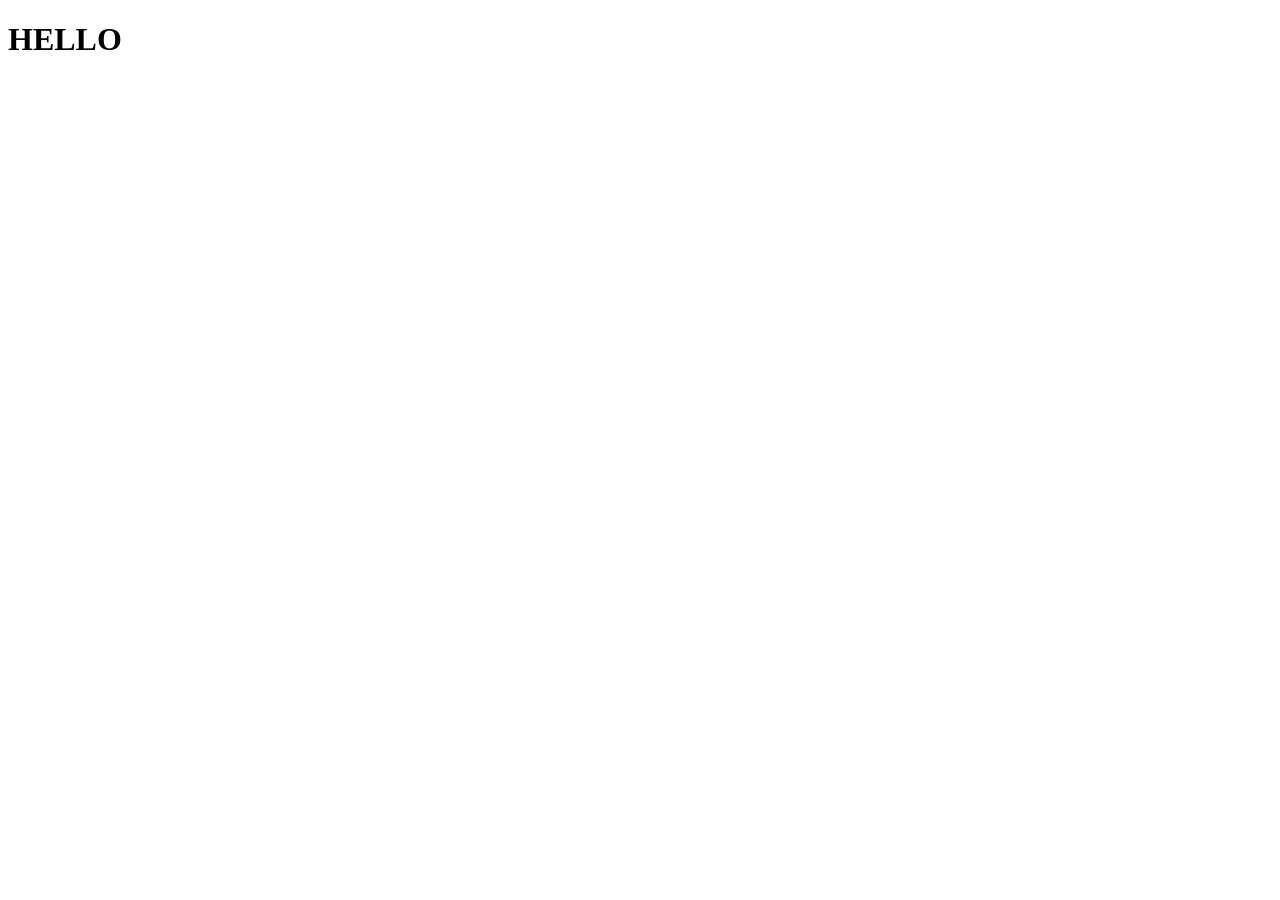
==== INDEX.HTML @ 1204926e "first commit" ====
<!DOCTYPE html>
<html lang="en">
<head>
    <meta charset="UTF-8">
    <meta name="viewport" content="width=device-width, initial-scale=1.0">
    <title>Document</title>
</head>
<body>
    <H1>HELLO</H1>
</body>
</html>
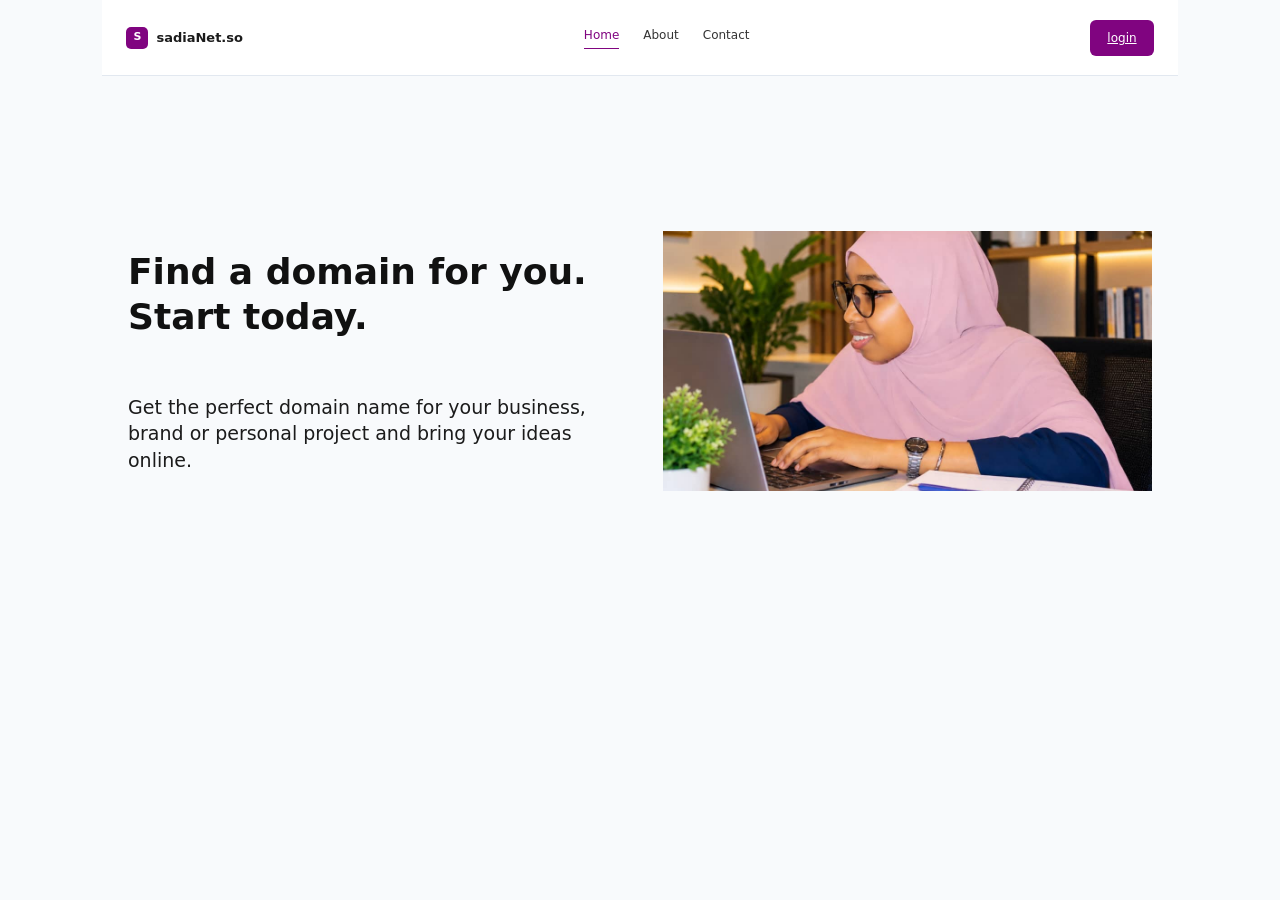
==== commit cdb6e10a: "branch 2" ====
--- a/INDEX.HTML
+++ b/INDEX.HTML
@@ -1,11 +1,66 @@
 <!DOCTYPE html>
 <html lang="en">
 <head>
-    <meta charset="UTF-8">
-    <meta name="viewport" content="width=device-width, initial-scale=1.0">
-    <title>Document</title>
+  <meta charset="UTF-8">
+  <meta name="viewport" content="width=device-width, initial-scale=1.0">
+  <title>SadiaNet.so</title>
+<link rel="stylesheet" href="style.css">
+
 </head>
 <body>
-    <H1>HELLO</H1>
+
+
+<header class="navbar">
+
+<div class="logo">
+<div class="logo-icon">S</div>
+<span>sadiaNet.so</span>
+</div>
+
+<nav class="nav-links" id="navLinks">
+<a href="#home" class="active">Home</a>
+<a href="#about">About</a>
+<a href="#contact">Contact</a>
+</nav>
+
+<a href="search.html" class="login-btn">login</a>
+
+<button class="menu-btn" id="menuBtn">
+☰
+</button>
+
+</header>
+
+<main id="home">
+
+<section class="hero">
+
+<div class="hero-content">
+
+<h1>Find a domain for you.<br>
+Start today.
+</h1>
+
+  <p>
+   Get the perfect domain name for your business,
+  brand or personal project and bring your ideas
+online.
+ </p>
+ </div>
+
+<div class="hero-image">
+<img src="hero.image.jpeg" alt="Woman working on laptop">
+</div>
+
+</section>
+
+</main>
+
+<script src="script.js"></script>
+
+
+
+
+  
 </body>
 </html>
--- a/style.css
+++ b/style.css
@@ -0,0 +1,1883 @@
+
+* {
+margin: 0;
+padding: 0;
+box-sizing: border-box;
+}
+
+body {
+font-family: Arial, Helvetica, sans-serif;
+background: #ffffff;
+color: #111111;
+}
+
+/* NAVBAR */
+
+.navbar {
+width: 88%;
+height: 75px;
+margin: auto;
+display: flex;
+align-items: center;
+justify-content: space-between;
+}
+
+/* LOGO */
+
+.logo {
+display: flex;
+align-items: center;
+gap: 8px;
+
+font-size: 14px;
+font-weight: bold;
+color: #1b1b1b;
+}
+
+.logo-icon {
+width: 22px;
+height: 22px;
+background: #800480;
+color: white;
+
+display: flex;
+align-items: center;
+justify-content: center;
+
+border-radius: 5px;
+border-color: #800480;
+font-size: 11px;
+}
+
+/* NAVIGATION */
+
+.nav-links {
+display: flex;
+gap: 25px;
+}
+
+.nav-links a {
+text-decoration: none;
+color: #333333;
+font-size: 12px;
+}
+
+.nav-links a.active {
+border-bottom: 1px solid #800480;
+color: #800480;
+padding-bottom: 4px;
+}
+
+/* LOGIN BUTTON */
+
+.login-btn {
+background: #800480;
+color: white;
+border: none;
+border-radius: 6px;
+
+padding: 9px 17px;
+font-size: 12px;
+cursor: pointer;
+}
+
+.login-btn:hover {
+background: #800480;
+}
+
+/* HERO SECTION */
+
+.hero {
+width: 80%;
+min-height: 570px;
+margin: auto;
+
+display: grid;
+grid-template-columns: 1fr 1fr;
+
+align-items: center;
+gap: 45px;
+}
+
+/* HERO TEXT */
+
+.hero-content h1 {
+font-size: 36px;
+font-weight: bold;
+line-height: 1.25;
+color: #111111;
+}
+
+.hero-content p {
+margin-top: 55px;
+
+font-size: 19px;
+line-height: 1.4;
+color: #1b1b1b;
+}
+
+/* HERO IMAGE */
+
+.hero-image img {
+width: 100%;
+height: 260px;
+
+object-fit: cover;
+display: block;
+}
+
+/* MOBILE MENU */
+
+.menu-btn {
+display: none;
+background: none;
+border: none;
+font-size: 24px;
+cursor: pointer;
+}
+
+/* RESPONSIVE */
+
+@media (max-width: 700px) {
+
+    .navbar {
+        width: 90%;
+        height: 70px;
+    }
+
+    .menu-btn {
+        display: block;
+    }
+
+    .nav-links {
+        display: none;
+
+        position: absolute;
+        top: 70px;
+        left: 5%;
+        width: 90%;
+
+        background: white;
+        padding: 20px;
+
+        flex-direction: column;
+        gap: 20px;
+
+        box-shadow: 0 4px 12px rgba(0,0,0,0.1);
+    }
+
+    .nav-links.show {
+        display: flex;
+    }
+
+    .hero {
+        width: 90%;
+        min-height: auto;
+
+        grid-template-columns: 1fr;
+        gap: 35px;
+
+        padding-top: 80px;
+        padding-bottom: 50px;
+    }
+
+    .hero-content h1 {
+        font-size: 32px;
+    }
+
+    .hero-content p {
+        margin-top: 25px;
+        font-size: 17px;
+    }
+
+    .hero-image img {
+        height: auto;
+    }
+}
+
+
+/* page 2 */
+
+
+* {
+    margin: 0;
+    padding: 0;
+    box-sizing: border-box;
+}
+
+body {
+    font-family: Arial, sans-serif;
+    background: white;
+    color: #800480;
+}
+
+/* Navbar */
+.navbar {
+    width: 84%;
+    height: 76px;
+    margin: auto;
+    display: flex;
+    align-items: center;
+    justify-content: space-between;
+}
+
+.logo {
+    display: flex;
+    align-items: center;
+    gap: 8px;
+    font-size: 13px;
+    font-weight: bold;
+}
+
+.logo-icon {
+    width: 22px;
+    height: 22px;
+    background: #800480;
+    color: white;
+    display: grid;
+    place-items: center;
+    border-radius: 5px;
+}
+
+nav {
+    display: flex;
+    gap: 28px;
+}
+
+nav a {
+    text-decoration: none;
+    color: #800480;
+    font-size: 11px;
+}
+
+.register {
+    background: #800480;
+    color: white;
+    border: none;
+    padding: 9px 15px;
+    border-radius: 5px;
+}
+
+/* Search Hero */
+.search-hero {
+    text-align: center;
+    padding: 53px 20px 0;
+    
+}
+
+.intro {
+    color: #800480;
+    font-size: 10px;
+    font-weight: bold;
+    margin-bottom: 18px;
+}
+
+.search-hero h1 {
+    font-size: 30px;
+    
+}
+
+.subtitle {
+    margin-top: 10px;
+    color: #777;
+    font-size: 11px;
+    line-height: 1.6;
+}
+
+.search-box {
+    width: min(590px, 90%);
+    height: 42px;
+    margin: 27px auto 13px;
+    border: 1px solid #ddd;
+    border-radius: 6px;
+    display: flex;
+    align-items: center;
+    padding: 4px 5px 4px 14px;
+    gap: 10px;
+    
+}
+
+.search-box input {
+    flex: 1;
+    min-width: 0;
+    border: none;
+    outline: none;
+}
+
+.search-box button {
+    background: #800480;
+    color: white;
+    border: none;
+    padding: 9px 17px;
+    border-radius: 5px;
+    cursor: pointer;
+}
+
+.extensions {
+    display: flex;
+    justify-content: center;
+    align-items: center;
+    flex-wrap: wrap;
+    gap: 12px;
+    font-size: 9px;
+    color: #777;
+}
+
+.extensions button {
+    border: none;
+    background: transparent;
+    padding: 5px 7px;
+    cursor: pointer;
+    font-size: 9px;
+}
+
+.extensions button.active {
+    background: #800480;
+    color: white;
+    border-radius: 20px;
+}
+
+/* Results */
+.results {
+    width: 84%;
+    margin: 72px auto 0;
+}
+
+.results-heading {
+    display: flex;
+    align-items: center;
+    justify-content: space-between;
+    margin-bottom: 22px;
+    gap: 15px;
+}
+
+.results-heading h3 {
+    font-size: 15px;
+}
+
+.results-heading h3 span {
+    font-weight: normal;
+}
+
+.filters {
+    display: flex;
+    gap: 10px;
+}
+
+.filters button {
+    border: none;
+    background: transparent;
+    padding: 6px 9px;
+    font-size: 9px;
+    cursor: pointer;
+}
+
+.filters button.selected {
+    background: #800480;
+    color: white;
+    border-radius: 5px;
+}
+
+/* Domain Rows */
+.domain-row {
+    min-height: 76px;
+    display: grid;
+    grid-template-columns: 48px 1fr 190px;
+    align-items: center;
+    gap: 8px;
+    padding: 12px 15px;
+    border-bottom: 1px solid #eee;
+}
+
+.domain-row:first-child {
+    border: 1px solid #aaa;
+    border-radius: 7px;
+    margin-bottom: 5px;
+}
+
+.domain-info h4 {
+    font-size: 14px;
+}
+
+.domain-info small {
+    color: #568b68;
+    font-size: 8px;
+    margin-left: 8px;
+}
+
+.domain-row:nth-child(2) .domain-info small {
+    color: #8b6a9b;
+}
+
+.domain-info p {
+    color: #888;
+    font-size: 9px;
+    margin-top: 6px;
+}
+
+.domain-action {
+    display: flex;
+    align-items: center;
+    justify-content: flex-end;
+    gap: 12px;
+}
+
+.domain-action strong {
+    font-size: 14px;
+}
+
+.cart {
+    background: #800480;
+    color: white;
+    border: none;
+    padding: 8px 10px;
+    border-radius: 5px;
+    font-size: 9px;
+    cursor: pointer;
+}
+
+.offer {
+    border: none;
+    background: transparent;
+    font-size: 9px;
+    cursor: pointer;
+}
+
+/* Benefits */
+.benefits {
+    width: 84%;
+    margin: 62px auto 0;
+    display: grid;
+    grid-template-columns: repeat(3, 1fr);
+    gap: 55px;
+}
+
+.benefit-icon {
+    display: block;
+    color: #800480;
+    font-size: 20px;
+    margin-bottom: 13px;
+}
+
+.benefits h4 {
+    font-size: 13px;
+    margin-bottom: 9px;
+}
+
+.benefits p {
+    color: #89838d;
+    font-size: 9px;
+    line-height: 1.6;
+}
+
+/* Footer */
+footer {
+    width: 84%;
+    margin: 75px auto 0;
+    padding: 22px 0;
+    border-top: 1px solid #eee;
+    display: flex;
+    justify-content: space-between;
+    align-items: flex-start;
+    gap: 20px;
+}
+
+.footer-logo {
+    font-size: 12px;
+    font-weight: bold;
+}
+
+footer p {
+    color: #888;
+    font-size: 8px;
+    max-width: 390px;
+}
+
+.footer-links {
+    display: flex;
+    flex-wrap: wrap;
+    gap: 15px;
+}
+
+.footer-links a {
+    text-decoration: none;
+    color: #514b55;
+    font-size: 8px;
+}
+
+/* Responsive */
+@media (max-width: 700px) {
+    .navbar, .results, .benefits, footer {
+        width: 90%;
+    }
+
+    nav {
+        gap: 10px;
+    }
+
+    nav a {
+        font-size: 9px;
+    }
+
+    .search-hero h1 {
+        font-size: 24px;
+    }
+
+    .results-heading {
+        flex-direction: column;
+        align-items: flex-start;
+    }
+
+    .filters {
+        flex-wrap: wrap;
+    }
+
+    .domain-row {
+        grid-template-columns: 35px 1fr;
+    }
+
+    .domain-action {
+        grid-column: 2;
+        justify-content: flex-start;
+        margin-top: 8px;
+    }
+
+    .benefits {
+        grid-template-columns: 1fr;
+        gap: 25px;
+    }
+
+    footer {
+        flex-direction: column;
+        margin-top: 45px;
+    }
+}
+
+
+
+
+/* page 3 */
+
+
+
+/* style.css - Clean styling for MagacNet Checkout */
+:root {
+  --primary-purple: #4c1d95;
+  --primary-hover: #3b0764;
+  --text-main: #0f172a;
+  --text-muted: #64748b;
+  --border-color: #e2e8f0;
+  --bg-page: #f8fafc;
+  --bg-card: #ffffff;
+}
+
+body {
+  font-family: 'Plus Jakarta Sans', system-ui, sans-serif;
+  background-color: var(--bg-page);
+  color: var(--text-main);
+  margin: 0;
+  padding: 0;
+}
+
+.navbar {
+  background: var(--bg-card);
+  border-bottom: 1px solid var(--border-color);
+}
+.nav-container {
+  max-width: 1200px;
+  margin: 0 auto;
+  padding: 0 24px;
+  height: 64px;
+  display: flex;
+  align-items: center;
+  justify-content: space-between;
+}
+.brand {
+  display: flex;
+  align-items: center;
+  gap: 10px;
+}
+.brand-badge {
+  background: var(--primary-purple);
+  color: white;
+  font-weight: 700;
+  padding: 4px 8px;
+  border-radius: 6px;
+  font-size: 13px;
+}
+.brand-title {
+  font-weight: 700;
+  font-size: 16px;
+}
+.brand-subtitle {
+  font-size: 11px;
+  color: var(--text-muted);
+}
+.nav-links {
+  display: flex;
+  gap: 24px;
+}
+.nav-link {
+  color: var(--text-muted);
+  text-decoration: none;
+  font-size: 14px;
+}
+.register-btn {
+  background: var(--primary-purple);
+  color: white;
+  border: none;
+  padding: 8px 18px;
+  border-radius: 8px;
+  font-weight: 600;
+  cursor: pointer;
+}
+
+.main-wrapper {
+  max-width: 1200px;
+  margin: 0 auto;
+  padding: 32px 24px 60px;
+}
+
+/* Stepper */
+.stepper-container {
+  display: flex;
+  align-items: center;
+  justify-content: center;
+  max-width: 600px;
+  margin: 0 auto 32px;
+}
+.step {
+  display: flex;
+  flex-direction: column;
+  align-items: center;
+}
+.step-circle {
+  width: 28px;
+  height: 28px;
+  border-radius: 50%;
+  background: #e2e8f0;
+  color: var(--text-muted);
+  display: flex;
+  align-items: center;
+  justify-content: center;
+  font-size: 12px;
+  font-weight: 600;
+  margin-bottom: 6px;
+}
+.step.active .step-circle,
+.step.completed .step-circle {
+  background: var(--primary-purple);
+  color: white;
+}
+.step-line {
+  flex: 1;
+  height: 2px;
+  background: #e2e8f0;
+  margin: 0 10px 20px;
+}
+.step-line.active {
+  background: var(--primary-purple);
+}
+.step-label {
+  font-size: 11px;
+  color: var(--text-muted);
+  white-space: nowrap;
+}
+
+/* Grid */
+.checkout-grid {
+  display: grid;
+  grid-template-columns: 1fr;
+  gap: 24px;
+}
+@media (min-width: 900px) {
+  .checkout-grid {
+    grid-template-columns: 1.4fr 1fr;
+  }
+}
+
+.card {
+  background: var(--bg-card);
+  border: 1px solid var(--border-color);
+  border-radius: 14px;
+  box-shadow: 0 1px 3px rgba(0,0,0,0.04);
+}
+.card-header {
+  padding: 18px 24px;
+  border-bottom: 1px solid var(--border-color);
+  display: flex;
+  justify-content: space-between;
+  align-items: center;
+}
+.card-title {
+  font-size: 16px;
+  font-weight: 700;
+  margin: 0;
+}
+.card-subtitle {
+  font-size: 12px;
+  color: var(--text-muted);
+  margin-top: 2px;
+}
+
+.form-body, .summary-body {
+  padding: 24px;
+  display: flex;
+  flex-direction: column;
+  gap: 18px;
+}
+
+.form-group {
+  display: flex;
+  flex-direction: column;
+  gap: 6px;
+}
+.form-group label {
+  font-size: 13px;
+  font-weight: 600;
+}
+.required { color: #dc2626; }
+input[type="text"], input[type="email"], input[type="tel"], select {
+  height: 42px;
+  padding: 0 12px;
+  border: 1px solid var(--border-color);
+  border-radius: 8px;
+  font-size: 14px;
+  background: #ffffff;
+}
+.phone-input-wrapper {
+  display: flex;
+  border: 1px solid var(--border-color);
+  border-radius: 8px;
+  overflow: hidden;
+}
+.phone-prefix {
+  background: #f1f5f9;
+  padding: 0 10px;
+  display: flex;
+  align-items: center;
+  font-size: 13px;
+  font-weight: 600;
+  border-right: 1px solid var(--border-color);
+}
+.phone-input-wrapper input {
+  border: none;
+  flex: 1;
+}
+
+.helper-text {
+  font-size: 11px;
+  color: var(--text-muted);
+}
+
+.payment-btn {
+  background: var(--primary-purple);
+  color: white;
+  border: none;
+  height: 46px;
+  border-radius: 8px;
+  font-size: 14px;
+  font-weight: 600;
+  cursor: pointer;
+  transition: background 0.15s ease;
+}
+.payment-btn:hover {
+  background: var(--primary-hover);
+}
+
+.domain-name {
+  font-size: 20px;
+  font-weight: 700;
+}
+.domain-pill {
+  background: #f1f5f9;
+  font-size: 11px;
+  padding: 2px 6px;
+  border-radius: 4px;
+  margin-left: 6px;
+}
+.line-items {
+  display: flex;
+  flex-direction: column;
+  gap: 8px;
+  font-size: 13px;
+  color: var(--text-muted);
+}
+.line-item {
+  display: flex;
+  justify-content: space-between;
+}
+.total-section {
+  display: flex;
+  justify-content: space-between;
+  align-items: flex-end;
+  border-top: 1px solid var(--border-color);
+  padding-top: 14px;
+}
+.total-amount {
+  font-size: 22px;
+  font-weight: 700;
+}
+
+.payment-badges {
+  display: flex;
+  gap: 6px;
+  justify-content: center;
+  margin-top: 8px;
+  
+}
+.pay-tag {
+  font-size: 10px;
+  font-weight: 700;
+  padding: 2px 6px;
+  border: 1px solid #cbd5e1;
+  border-radius: 4px;
+  background: #f8fafc;
+}
+
+.footer {
+  border-top: 1px solid var(--border-color);
+  background: white;
+  padding: 24px 0;
+  margin-top: 40px;
+}
+.footer-container {
+  max-width: 1200px;
+  margin: 0 auto;
+  padding: 0 24px;
+  display: flex;
+  justify-content: space-between;
+  align-items: center;
+  font-size: 12px;
+  color: var(--text-muted);
+}
+.footer-links {
+  display: flex;
+  gap: 16px;
+}
+.footer-links a {
+  color: var(--text-muted);
+  text-decoration: none;
+}
+
+
+/* PAge 4 */
+
+
+* {
+  margin: 0;
+  padding: 0;
+  box-sizing: border-box;
+}
+
+body {
+  font-family: 'Plus Jakarta Sans', system-ui, -apple-system, sans-serif;
+  background-color: #f8fafc;
+  color: #800480;
+  line-height: 1.5;
+}
+
+/* Navbar */
+.navbar {
+  background: #ffffff;
+  border-bottom: 1px solid #e2e8f0;
+  padding: 14px 24px;
+}
+.nav-container {
+  max-width: 1080px;
+  margin: 0 auto;
+  display: flex;
+  align-items: center;
+  justify-content: space-between;
+}
+.brand {
+  display: flex;
+  align-items: center;
+  gap: 8px;
+}
+.logo-box {
+  width: 34px;
+  height: 34px;
+  background: #800480;
+  color: #ffffff;
+  border-radius: 8px;
+  font-weight: 700;
+  font-size: 18px;
+  display: flex;
+  align-items: center;
+  justify-content: center;
+}
+.brand-text {
+  font-size: 19px;
+  font-weight: 700;
+  color: #800480;
+}
+.tld-badge {
+  background: #ede9fe;
+  color: #800480;
+  font-size: 12px;
+  font-weight: 600;
+  padding: 2px 7px;
+  border-radius: 6px;
+}
+.nav-menu {
+  display: flex;
+  align-items: center;
+  gap: 24px;
+}
+.nav-link {
+  color: #800480;
+  text-decoration: none;
+  font-size: 14px;
+  font-weight: 500;
+  transition: color 0.15s;
+}
+.nav-link:hover {
+  color: #800480;
+}
+.register-btn {
+  background: #800480;
+  color: #ffffff;
+  border: none;
+  padding: 8px 16px;
+  border-radius: 8px;
+  font-size: 14px;
+  font-weight: 600;
+  display: flex;
+  align-items: center;
+  gap: 8px;
+  cursor: pointer;
+  transition: background 0.15s;
+}
+.register-btn:hover {
+  background: #800480;
+}
+.icon {
+  width: 16px;
+  height: 16px;
+}
+
+/* Stepper */
+.stepper-section {
+  padding: 28px 24px 10px;
+}
+.stepper-wrapper {
+  max-width: 720px;
+  margin: 0 auto;
+  display: flex;
+  align-items: center;
+  justify-content: space-between;
+}
+.step {
+  display: flex;
+  flex-direction: column;
+  align-items: center;
+  gap: 6px;
+}
+.step-circle {
+  width: 28px;
+  height: 28px;
+  border-radius: 50%;
+  display: flex;
+  align-items: center;
+  justify-content: center;
+  font-size: 13px;
+  font-weight: 600;
+}
+.step.completed .step-circle {
+  background: #800480;
+  color: #ffffff;
+}
+.step.active .step-circle {
+  background: #ffffff;
+  border: 2px solid #800480;
+  color: #800480;
+}
+.step.upcoming .step-circle {
+  background: #f1f5f9;
+  border: 1px solid #cbd5e1;
+  color: #94a3b8;
+}
+.step-label {
+  font-size: 12px;
+  font-weight: 500;
+  color: #64748b;
+  white-space: nowrap;
+}
+.step.active .step-label {
+  color: #800480;
+  font-weight: 600;
+}
+.step-line {
+  flex: 1;
+  height: 2px;
+  background: #e2e8f0;
+  margin: 0 12px -20px;
+}
+.step-line.completed {
+  background: #800480;
+}
+
+/* Page Layout */
+.page-container {
+  max-width: 1040px;
+  margin: 20px auto 60px;
+  padding: 0 24px;
+}
+.page-header {
+  display: flex;
+  justify-content: space-between;
+  align-items: flex-start;
+  margin-bottom: 24px;
+}
+.page-title {
+  font-size: 24px;
+  font-weight: 700;
+  color: #0f172a;
+}
+.page-subtitle {
+  font-size: 14px;
+  color: #64748b;
+  margin-top: 4px;
+}
+.header-right {
+  text-align: right;
+}
+.total-label {
+  font-size: 11px;
+  font-weight: 700;
+  letter-spacing: 0.05em;
+  color: #64748b;
+}
+.total-amount-row {
+  display: flex;
+  align-items: baseline;
+  gap: 6px;
+  justify-content: flex-end;
+}
+.total-amount {
+  font-size: 26px;
+  font-weight: 800;
+  color: #0f172a;
+}
+.total-converted {
+  font-size: 13px;
+  color: #64748b;
+}
+
+/* Domain Card */
+.domain-card {
+  background: #ffffff;
+  border: 1px solid #e2e8f0;
+  border-radius: 12px;
+  padding: 14px 20px;
+  display: flex;
+  align-items: center;
+  justify-content: space-between;
+  margin-bottom: 24px;
+}
+.domain-info {
+  display: flex;
+  align-items: center;
+  gap: 10px;
+}
+.globe-icon {
+  width: 18px;
+  height: 18px;
+  color: #800480;
+}
+.domain-name {
+  font-size: 15px;
+  font-weight: 700;
+  color: #0f172a;
+}
+.domain-badge {
+  background: #faf5ff;
+  border: 1px solid #e9d5ff;
+  color: #800480;
+  font-size: 11px;
+  font-weight: 600;
+  padding: 2px 8px;
+  border-radius: 9999px;
+}
+.order-ref {
+  font-size: 13px;
+  color: #64748b;
+}
+
+/* Grid */
+.content-grid {
+  display: grid;
+  grid-template-columns: 1.6fr 1.1fr;
+  gap: 28px;
+  align-items: start;
+}
+@media (max-width: 860px) {
+  .content-grid {
+    grid-template-columns: 1fr;
+  }
+}
+
+/* Left Column */
+.section-title {
+  font-size: 13px;
+  font-weight: 700;
+  color: #334155;
+  margin-bottom: 14px;
+  text-transform: uppercase;
+  letter-spacing: 0.03em;
+}
+.provider-card {
+  display: flex;
+  align-items: center;
+  justify-content: space-between;
+  padding: 14px 18px;
+  border: 1px solid #e2e8f0;
+  border-radius: 12px;
+  background: #ffffff;
+  margin-bottom: 12px;
+  cursor: pointer;
+  transition: all 0.15s;
+}
+.provider-card:hover {
+  border-color: #cbd5e1;
+}
+.provider-card.selected {
+  border: 2px solid #5b21b6;
+  background: #faf5ff;
+}
+.provider-left {
+  display: flex;
+  align-items: center;
+  gap: 14px;
+}
+.custom-radio {
+  width: 18px;
+  height: 18px;
+  border-radius: 50%;
+  border: 1.5px solid #cbd5e1;
+  display: flex;
+  align-items: center;
+  justify-content: center;
+}
+.provider-card.selected .custom-radio {
+  border-color: #800480;
+}
+.provider-card.selected .radio-inner {
+  width: 8px;
+  height: 8px;
+  border-radius: 50%;
+  background: #800480;
+}
+.provider-icon svg {
+  width: 22px;
+  height: 22px;
+  color: #475569;
+}
+.provider-card.selected .provider-icon svg {
+  color: #800480;
+}
+.provider-name-row {
+  display: flex;
+  align-items: center;
+  gap: 8px;
+}
+.provider-name {
+  font-size: 15px;
+  font-weight: 700;
+  color: #0f172a;
+}
+.provider-badge {
+  background: #ede9fe;
+  color: #800480;
+  font-size: 10px;
+  font-weight: 700;
+  padding: 2px 6px;
+  border-radius: 4px;
+}
+.provider-sub {
+  font-size: 12px;
+  color: #94a3b8;
+}
+.provider-desc {
+  font-size: 12px;
+  color: #1b1b1b;
+}
+.check-icon {
+  width: 22px;
+  height: 22px;
+  background: #800480;
+  color: #ffffff;
+  border-radius: 50%;
+  display: flex;
+  align-items: center;
+  justify-content: center;
+  font-size: 12px;
+}
+.ussd-tag {
+  font-size: 13px;
+  font-family: monospace;
+  color: #94a3b8;
+  font-weight: 600;
+}
+
+/* Auth Card */
+.auth-card {
+  background: #ffffff;
+  border: 1px solid #e2e8f0;
+  border-radius: 12px;
+  padding: 20px;
+  margin-top: 20px;
+}
+.auth-header {
+  display: flex;
+  justify-content: space-between;
+  align-items: center;
+  margin-bottom: 16px;
+}
+.auth-title {
+  font-size: 14px;
+  font-weight: 700;
+  color: #1b1b1b;
+}
+.merchant-badge {
+  font-size: 12px;
+  color: #1b1b1b;
+  font-weight: 600;
+}
+.input-label {
+  display: block;
+  font-size: 12px;
+  font-weight: 600;
+  color: #475569;
+  margin-bottom: 6px;
+}
+.phone-input-wrapper {
+  display: flex;
+  align-items: center;
+  border: 1px solid #cbd5e1;
+  border-radius: 8px;
+  background: #f8fafc;
+  overflow: hidden;
+}
+.country-prefix {
+  display: flex;
+  align-items: center;
+  gap: 8px;
+  padding: 10px 14px;
+  background: #f1f5f9;
+  border-right: 1px solid #cbd5e1;
+  font-size: 14px;
+  font-weight: 600;
+  color: #334155;
+}
+.somalia-flag {
+  width: 20px;
+  height: 14px;
+  border-radius: 2px;
+}
+.phone-input-wrapper input {
+  flex: 1;
+  border: none;
+  background: transparent;
+  padding: 10px 14px;
+  font-size: 15px;
+  font-weight: 600;
+  color: #0f172a;
+  outline: none;
+}
+.auth-notice {
+  display: flex;
+  align-items: flex-start;
+  gap: 8px;
+  font-size: 12px;
+  color: #64748b;
+  margin-top: 10px;
+  line-height: 1.4;
+}
+.info-icon {
+  font-size: 14px;
+  color: #5b21b6;
+}
+
+/* Support Card */
+.support-card {
+  display: flex;
+  align-items: center;
+  gap: 12px;
+  margin-top: 24px;
+  padding: 12px 16px;
+  border-radius: 8px;
+  background: #ffffff;
+  border: 1px solid #e2e8f0;
+}
+.support-icon {
+  width: 20px;
+  height: 20px;
+  color: #5b21b6;
+  flex-shrink: 0;
+}
+.support-text strong {
+  display: block;
+  font-size: 13px;
+  color: #0f172a;
+}
+.support-text p {
+  font-size: 12px;
+  color: #64748b;
+}
+.support-text a {
+  color: #5b21b6;
+  text-decoration: none;
+  font-weight: 600;
+}
+
+/* Right Column: Breakdown */
+.breakdown-card {
+  background: #ffffff;
+  border: 1px solid #e2e8f0;
+  border-radius: 12px;
+  padding: 24px;
+}
+.breakdown-title {
+  font-size: 16px;
+  font-weight: 700;
+  color: #1b1b1b;
+  margin-bottom: 20px;
+}
+.breakdown-list {
+  display: flex;
+  flex-direction: column;
+  gap: 16px;
+}
+.breakdown-item {
+  display: flex;
+  justify-content: space-between;
+  align-items: flex-start;
+}
+.item-name {
+  font-size: 14px;
+  font-weight: 600;
+  color: #1e293b;
+}
+.item-sub {
+  font-size: 12px;
+  color: #94a3b8;
+  margin-top: 2px;
+}
+.item-price {
+  font-size: 14px;
+  font-weight: 600;
+  color: #800480;
+}
+.breakdown-divider {
+  height: 1px;
+  background: #e2e8f0;
+  margin: 20px 0;
+}
+.breakdown-total {
+  display: flex;
+  justify-content: space-between;
+  align-items: flex-start;
+  margin-bottom: 20px;
+}
+.total-title {
+  font-size: 16px;
+  font-weight: 700;
+  color: #0f172a;
+}
+.total-sos {
+  font-size: 12px;
+  color: #64748b;
+  margin-top: 2px;
+}
+.total-val {
+  font-size: 22px;
+  font-weight: 800;
+  color: #800480;
+}
+.pay-btn {
+  width: 100%;
+  background: #800480;
+  color: #ffffff;
+  border: none;
+  padding: 14px;
+  border-radius: 10px;
+  font-size: 15px;
+  font-weight: 700;
+  display: flex;
+  align-items: center;
+  justify-content: center;
+  gap: 8px;
+  cursor: pointer;
+  transition: background 0.15s, transform 0.1s;
+  box-shadow: 0 4px 12px rgba(91, 33, 182, 0.2);
+}
+.pay-btn:hover {
+  background: #800480;
+}
+.pay-btn:active {
+  transform: scale(0.98);
+}
+.lock-icon {
+  width: 18px;
+  height: 18px;
+}
+.security-badge {
+  display: flex;
+  align-items: center;
+  gap: 8px;
+  margin-top: 16px;
+  font-size: 11px;
+  color: #64748b;
+  line-height: 1.4;
+  text-align: center;
+  justify-content: center;
+}
+.shield-icon {
+  width: 14px;
+  height: 14px;
+  color: #5b21b6;
+  flex-shrink: 0;
+}
+.back-link {
+  display: block;
+  text-align: center;
+  margin-top: 18px;
+  font-size: 13px;
+  color: #64748b;
+  text-decoration: none;
+  font-weight: 500;
+}
+.back-link:hover {
+  color: #0f172a;
+}
+
+/* page 5 */
+
+
+
+
+* {
+  margin: 0;
+  padding: 0;
+  box-sizing: border-box;
+}
+
+body {
+  font-family: 'Plus Jakarta Sans', system-ui, -apple-system, sans-serif;
+  background-color: #f8fafc;
+  color: #1e293b;
+  line-height: 1.5;
+}
+
+/* Navbar */
+.navbar {
+  background: #ffffff;
+  border-bottom: 1px solid #e2e8f0;
+  padding: 14px 24px;
+}
+.nav-container {
+  max-width: 1040px;
+  margin: 0 auto;
+  display: flex;
+  align-items: center;
+  justify-content: space-between;
+}
+.brand {
+  display: flex;
+  align-items: center;
+  gap: 8px;
+}
+.logo-box {
+  width: 32px;
+  height: 32px;
+  background: #5b21b6;
+  color: #ffffff;
+  border-radius: 8px;
+  font-weight: 700;
+  font-size: 18px;
+  display: flex;
+  align-items: center;
+  justify-content: center;
+}
+.brand-text {
+  font-size: 19px;
+  font-weight: 700;
+  color: #0f172a;
+}
+.nav-menu {
+  display: flex;
+  align-items: center;
+  gap: 24px;
+}
+.nav-link {
+  color: #475569;
+  text-decoration: none;
+  font-size: 14px;
+  font-weight: 500;
+}
+.nav-link:hover {
+  color: #0f172a;
+}
+.register-btn {
+  background: #5b21b6;
+  color: #ffffff;
+  border: none;
+  padding: 8px 16px;
+  border-radius: 8px;
+  font-size: 14px;
+  font-weight: 600;
+  display: flex;
+  align-items: center;
+  gap: 8px;
+  cursor: pointer;
+}
+.register-btn:hover {
+  background: #4c1d95;
+}
+
+/* Stepper */
+.stepper-section {
+  padding: 24px 24px 0;
+}
+.stepper-wrapper {
+  max-width: 860px;
+  margin: 0 auto;
+  display: flex;
+  align-items: center;
+  justify-content: space-between;
+  gap: 12px;
+}
+.step {
+  display: flex;
+  align-items: center;
+  gap: 10px;
+  padding: 6px 12px;
+}
+.step.completed .step-check {
+  width: 20px;
+  height: 20px;
+  border-radius: 50%;
+  border: 1px solid #cbd5e1;
+  color: #64748b;
+  display: flex;
+  align-items: center;
+  justify-content: center;
+  font-size: 11px;
+}
+.step-num {
+  font-size: 10px;
+  color: #94a3b8;
+  font-weight: 600;
+  text-transform: uppercase;
+  display: block;
+}
+.step-title {
+  font-size: 12px;
+  font-weight: 600;
+  color: #64748b;
+}
+
+/* Step 4 Active Pill */
+.step.active-pill {
+  border: 1.5px solid #7c3aed;
+  background: #faf5ff;
+  border-radius: 10px;
+  padding: 6px 16px;
+}
+.step.active-pill .step-badge-icon {
+  width: 22px;
+  height: 22px;
+  background: #5b21b6;
+  color: #ffffff;
+  border-radius: 50%;
+  display: flex;
+  align-items: center;
+  justify-content: center;
+  font-size: 12px;
+}
+.step-status {
+  font-size: 10px;
+  color: #7c3aed;
+  font-weight: 700;
+  display: block;
+}
+.step.active-pill .step-title {
+  color: #0f172a;
+}
+.stepper-divider {
+  max-width: 860px;
+  margin: 20px auto 0;
+  height: 2px;
+  background: #5b21b6;
+}
+
+/* Main Container */
+.page-container {
+  max-width: 980px;
+  margin: 32px auto 60px;
+  padding: 0 24px;
+}
+
+/* Hero Section */
+.hero-success {
+  text-align: center;
+  margin-bottom: 36px;
+}
+.success-icon-wrapper {
+  display: inline-flex;
+  align-items: center;
+  justify-content: center;
+  width: 58px;
+  height: 58px;
+  border-radius: 50%;
+  background: #ede9fe;
+  margin-bottom: 16px;
+  box-shadow: 0 0 0 6px #f5f3ff;
+}
+.success-icon-inner {
+  width: 44px;
+  height: 44px;
+  border-radius: 50%;
+  background: #5b21b6;
+  color: #ffffff;
+  display: flex;
+  align-items: center;
+  justify-content: center;
+}
+.hero-title {
+  font-size: 26px;
+  font-weight: 800;
+  color: #0f172a;
+  letter-spacing: -0.02em;
+}
+.hero-subtitle {
+  font-size: 13.5px;
+  color: #64748b;
+  max-width: 620px;
+  margin: 8px auto 16px;
+}
+.status-pill {
+  display: inline-flex;
+  align-items: center;
+  gap: 8px;
+  background: #ffffff;
+  border: 1px solid #e2e8f0;
+  padding: 5px 16px;
+  border-radius: 9999px;
+  font-size: 12px;
+  color: #334155;
+}
+.status-dot {
+  width: 7px;
+  height: 7px;
+  border-radius: 50%;
+  background: #10b981;
+}
+
+/* Grid */
+.content-grid {
+  display: grid;
+  grid-template-columns: 1.25fr 1fr;
+  gap: 24px;
+}
+@media (max-width: 860px) {
+  .content-grid {
+    grid-template-columns: 1fr;
+  }
+}
+
+/* Cards */
+.receipt-card, .next-card {
+  background: #ffffff;
+  border: 1px solid #e2e8f0;
+  border-radius: 12px;
+  padding: 22px;
+}
+.card-header {
+  display: flex;
+  align-items: center;
+  justify-content: space-between;
+  border-bottom: 1px solid #f1f5f9;
+  padding-bottom: 14px;
+  margin-bottom: 14px;
+}
+.card-title {
+  font-size: 15px;
+  font-weight: 700;
+  color: #0f172a;
+}
+.order-ref {
+  font-size: 12px;
+  font-family: monospace;
+  color: #64748b;
+  font-weight: 600;
+}
+
+/* Receipt */
+.receipt-row {
+  display: flex;
+  justify-content: space-between;
+  align-items: center;
+  padding: 11px 0;
+  border-bottom: 1px solid #f1f5f9;
+  font-size: 13px;
+}
+.row-label {
+  color: #64748b;
+}
+.row-value {
+  color: #0f172a;
+  font-weight: 600;
+}
+.live-badge {
+  background: #5b21b6;
+  color: #ffffff;
+  font-size: 10px;
+  font-weight: 700;
+  padding: 1px 7px;
+  border-radius: 9999px;
+  margin-left: 8px;
+}
+.total-row {
+  padding-top: 16px;
+  border-top: 1.5px solid #e2e8f0;
+  border-bottom: none;
+}
+.total-label {
+  font-size: 14px;
+  font-weight: 700;
+}
+.total-amount {
+  font-size: 19px;
+  font-weight: 800;
+  color: #0f172a;
+}
+
+/* Next steps */
+.next-steps-list {
+  display: flex;
+  flex-direction: column;
+  gap: 16px;
+}
+.next-step-item {
+  display: flex;
+  gap: 12px;
+}
+.step-num-badge {
+  width: 22px;
+  height: 22px;
+  background: #f1f5f9;
+  color: #475569;
+  border-radius: 50%;
+  font-size: 11px;
+  font-weight: 700;
+  display: flex;
+  align-items: center;
+  justify-content: center;
+  flex-shrink: 0;
+}
+.step-item-title {
+  font-size: 13.5px;
+  font-weight: 700;
+  color: #0f172a;
+}
+.step-item-desc {
+  font-size: 12px;
+  color: #64748b;
+  margin-top: 3px;
+}
+.support-footer {
+  margin-top: 20px;
+  padding-top: 14px;
+  border-top: 1px solid #f1f5f9;
+  font-size: 12px;
+  color: #64748b;
+}
+.support-link {
+  color: #5b21b6;
+  text-decoration: none;
+  font-weight: 600;
+  margin-left: 4px;
+}
+
+/* Actions Section */
+.actions-section {
+  margin-top: 28px;
+  display: flex;
+  flex-direction: column;
+  gap: 16px;
+}
+.propagation-note {
+  font-size: 12px;
+  color: #64748b;
+  display: flex;
+  align-items: center;
+  gap: 8px;
+}
+.buttons-group {
+  display: flex;
+  flex-wrap: wrap;
+  gap: 12px;
+}
+.btn {
+  padding: 10px 18px;
+  border-radius: 8px;
+  font-size: 13px;
+  font-weight: 600;
+  text-decoration: none;
+  cursor: pointer;
+  border: none;
+}
+.btn-secondary {
+  background: #ffffff;
+  border: 1px solid #cbd5e1;
+  color: #334155;
+}
+.btn-primary {
+  background: #5b21b6;
+  color: #ffffff;
+  margin-left: auto;
+}
+
+/* Footer */
+.footer {
+  border-top: 1px solid #e2e8f0;
+  background: #ffffff;
+  padding: 24px;
+  margin-top: auto;
+}
+.footer-container {
+  max-width: 980px;
+  margin: 0 auto;
+  display: flex;
+  align-items: center;
+  justify-content: space-between;
+  flex-wrap: wrap;
+  gap: 16px;
+}
+.footer-brand {
+  font-size: 14px;
+  font-weight: 700;
+  color: #0f172a;
+}
+.footer-tag {
+  font-size: 12px;
+  color: #94a3b8;
+  margin-left: 6px;
+}
+.footer-copy {
+  font-size: 11px;
+  color: #94a3b8;
+  margin-top: 4px;
+}
+.footer-right {
+  display: flex;
+  gap: 18px;
+}
+.footer-link {
+  font-size: 12px;
+  color: #64748b;
+  text-decoration: none;
+}
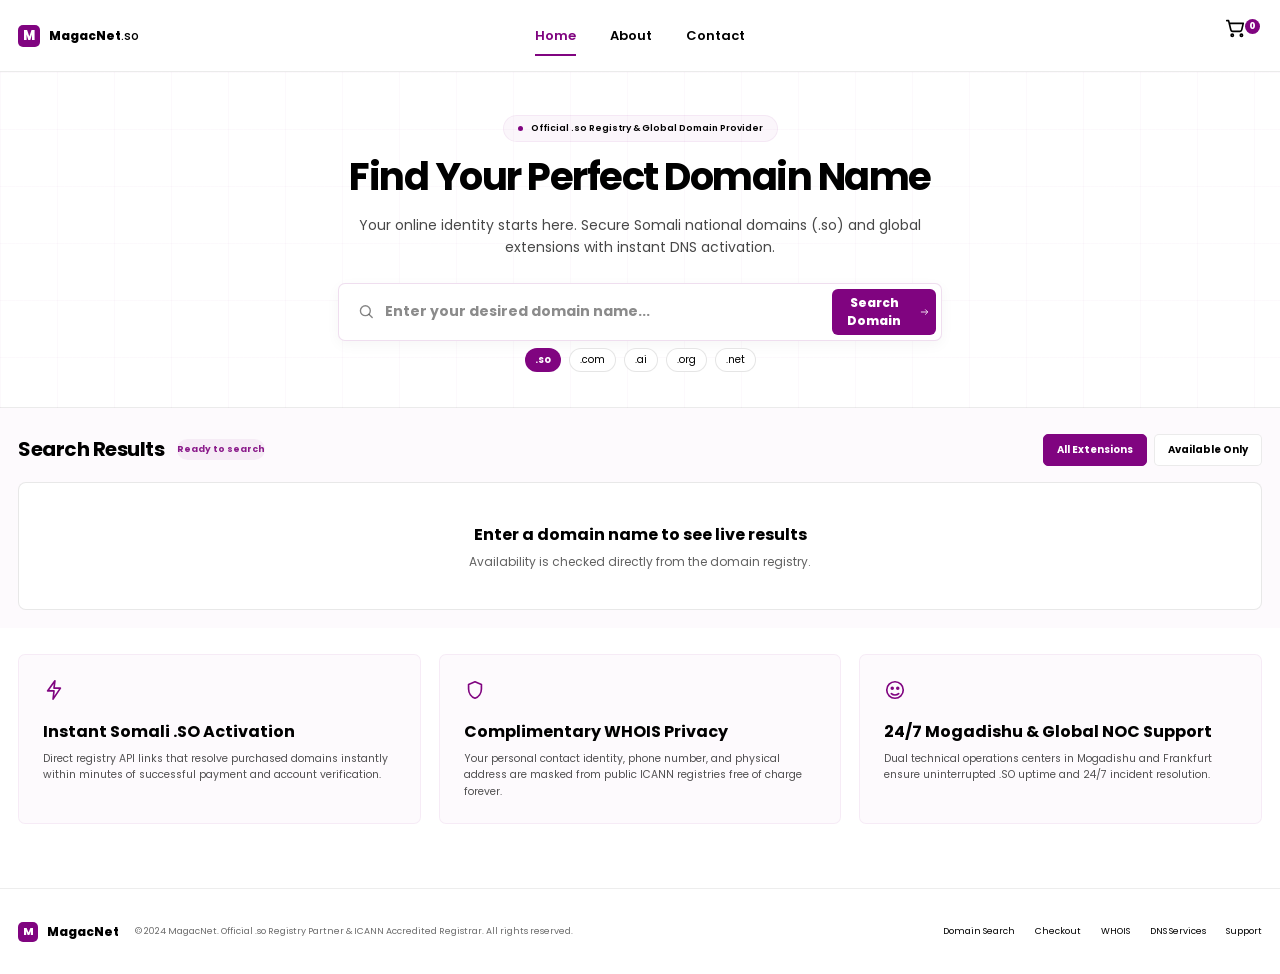
==== commit 52a7afdb: "chec" ====
--- a/INDEX.HTML
+++ b/INDEX.HTML
@@ -1,66 +1,128 @@
 <!DOCTYPE html>
 <html lang="en">
 <head>
-  <meta charset="UTF-8">
-  <meta name="viewport" content="width=device-width, initial-scale=1.0">
-  <title>SadiaNet.so</title>
-<link rel="stylesheet" href="style.css">
-
+    <meta charset="UTF-8">
+    <meta name="viewport" content="width=device-width, initial-scale=1.0">
+    <meta name="description" content="Search and register the perfect domain name with MagacNet.">
+    <title>MagacNet | Domain Search and Registration</title>
+    <link rel="preconnect" href="https://fonts.googleapis.com">
+    <link rel="preconnect" href="https://fonts.gstatic.com" crossorigin>
+    <link href="https://fonts.googleapis.com/css2?family=Poppins:wght@400;500;600;700&display=swap" rel="stylesheet">
+    <link rel="stylesheet" href="style.css">
+    <script src="script.js" defer></script>
 </head>
 <body>
+    <header class="site-header">
+        <div class="header-inner">
+            <a class="brand" href="#" aria-label="MagacNet home">
+                <span class="brand-mark">M</span>
+                <span class="brand-name">MagacNet<span>.so</span></span>
+            </a>
 
+            <nav class="main-nav" aria-label="Primary navigation">
+                <a class="active" href="#">Home</a>
+                <a href="#about">About</a>
+                <a href="#contact">Contact</a>
+            </nav>
 
-<header class="navbar">
+            <div class="header-actions">
+                <a class="cart-button" href="cart.html" aria-label="Open shopping cart">
+                    <svg viewBox="0 0 24 24" aria-hidden="true"><circle cx="9" cy="20" r="1.25"/><circle cx="19" cy="20" r="1.25"/><path d="M3 4h2l2.5 10.2a2 2 0 0 0 2 1.5h7.8a2 2 0 0 0 2-1.6L21 7H6"/></svg>
+                    <span class="cart-count" id="cart-count">0</span>
+                </a>
+            </div>
+        </div>
+    </header>
 
-<div class="logo">
-<div class="logo-icon">S</div>
-<span>sadiaNet.so</span>
-</div>
+    <main>
+        <section class="hero" aria-labelledby="hero-title">
+            <div class="hero-inner">
+                <p class="provider-badge"><span></span> Official .so Registry &amp; Global Domain Provider</p>
+                <h1 id="hero-title">Find Your Perfect Domain Name</h1>
+                <p class="hero-copy">Your online identity starts here. Secure Somali national domains (.so) and global<br class="desktop-break"> extensions with instant DNS activation.</p>
 
-<nav class="nav-links" id="navLinks">
-<a href="#home" class="active">Home</a>
-<a href="#about">About</a>
-<a href="#contact">Contact</a>
-</nav>
+                <form class="domain-search" id="domain-search-form" action="#results" method="get">
+                    <label class="search-field">
+                        <svg viewBox="0 0 24 24" aria-hidden="true"><circle cx="11" cy="11" r="6.5"/><path d="m16 16 4 4"/></svg>
+                        <span class="sr-only">Domain name</span>
+                        <input id="domain-input" type="text" name="domain" placeholder="Enter your desired domain name..." aria-label="Enter a domain name" autocomplete="off">
+                    </label>
+                    <button class="search-button" id="search-button" type="submit"><span>Search Domain</span>
+                        <svg viewBox="0 0 24 24" aria-hidden="true"><path d="M5 12h13M14 7l5 5-5 5"/></svg>
+                    </button>
+                </form>
 
-<a href="search.html" class="login-btn">login</a>
+                <div class="popular-domains" aria-label="Popular domain extensions">
+                    <button class="extension-button" type="button">.so</button>
+                    <button type="button">.com</button>
+                    <button type="button">.ai</button>
+                    <button type="button">.org</button>
+                    <button type="button">.net</button>
+                </div>
+            </div>
+        </section>
 
-<button class="menu-btn" id="menuBtn">
-☰
-</button>
+        <section class="results-section" id="results" aria-labelledby="results-title">
+            <div class="results-heading">
+                <div class="results-title-wrap">
+                    <h2 id="results-title">Search Results</h2>
+                    <span class="result-count" id="result-count">Ready to search</span>
+                </div>
+                <div class="filter-actions" aria-label="Result filters">
+                    <button class="filter-button active" type="button" data-filter="all">All Extensions</button>
+                    <button class="filter-button" type="button" data-filter="available">Available Only</button>
+                </div>
+            </div>
 
-</header>
+            <div class="results-list" id="results-list" aria-live="polite">
+                <div class="results-state">
+                    <strong>Enter a domain name to see live results</strong>
+                    <span>Availability is checked directly from the domain registry.</span>
+                </div>
+            </div>
+        </section>
 
-<main id="home">
+        <section class="trust-section" aria-label="Service benefits">
+            <article class="trust-card">
+                <svg viewBox="0 0 24 24" aria-hidden="true"><path d="m13 2-8 11h7l-1 9 8-12h-7z"/></svg>
+                <h2>Instant Somali .SO Activation</h2>
+                <p>Direct registry API links that resolve purchased domains instantly within minutes of successful payment and account verification.</p>
+            </article>
+            <article class="trust-card">
+                <svg viewBox="0 0 24 24" aria-hidden="true"><path d="M12 3 5 6v5c0 4.6 2.9 8.7 7 10 4.1-1.3 7-5.4 7-10V6z"/></svg>
+                <h2>Complimentary WHOIS Privacy</h2>
+                <p>Your personal contact identity, phone number, and physical address are masked from public ICANN registries free of charge forever.</p>
+            </article>
+            <article class="trust-card">
+                <svg viewBox="0 0 24 24" aria-hidden="true"><circle cx="12" cy="12" r="9"/><circle cx="9" cy="10" r="1"/><circle cx="15" cy="10" r="1"/><path d="M8 16c1 1 2.2 1.5 4 1.5s3-.5 4-1.5"/></svg>
+                <h2>24/7 Mogadishu &amp; Global NOC Support</h2>
+                <p>Dual technical operations centers in Mogadishu and Frankfurt ensure uninterrupted .SO uptime and 24/7 incident resolution.</p>
+            </article>
+        </section>
+    </main>
 
-<section class="hero">
+    <div class="modal-backdrop" id="domain-modal" hidden>
+        <section class="domain-modal" role="dialog" aria-modal="true" aria-labelledby="modal-domain-name">
+            <button class="modal-close" id="modal-close" type="button" aria-label="Close domain details">&times;</button>
+            <div id="modal-content"></div>
+        </section>
+    </div>
+    <div class="toast" id="toast" role="status" aria-live="polite" aria-hidden="true"></div>
 
-<div class="hero-content">
-
-<h1>Find a domain for you.<br>
-Start today.
-</h1>
-
-  <p>
-   Get the perfect domain name for your business,
-  brand or personal project and bring your ideas
-online.
- </p>
- </div>
-
-<div class="hero-image">
-<img src="hero.image.jpeg" alt="Woman working on laptop">
-</div>
-
-</section>
-
-</main>
-
-<script src="script.js"></script>
-
-
-
-
-  
+    <footer class="site-footer" id="contact">
+        <div class="footer-inner">
+            <div class="footer-brand">
+                <a class="brand" href="#" aria-label="MagacNet home"><span class="brand-mark">M</span><span class="brand-name">MagacNet</span></a>
+                <p>© 2024 MagacNet. Official .so Registry Partner &amp; ICANN Accredited Registrar. All rights reserved.</p>
+            </div>
+            <nav class="footer-nav" aria-label="Footer navigation">
+                <a href="#results">Domain Search</a>
+                <a href="cart.html">Checkout</a>
+                <a href="#">WHOIS</a>
+                <a href="#">DNS Services</a>
+                <a href="#contact">Support</a>
+            </nav>
+        </div>
+    </footer>
 </body>
-</html>+</html>
--- a/style.css
+++ b/style.css
@@ -1,1883 +1,410 @@
-
-* {
-margin: 0;
-padding: 0;
-box-sizing: border-box;
-}
-
+:root {
+    --purple: #800480;
+    --white: #FFFFFF;
+    --black: #000000;
+}
+
+* { box-sizing: border-box; }
+html { scroll-behavior: smooth; }
 body {
-font-family: Arial, Helvetica, sans-serif;
-background: #ffffff;
-color: #111111;
-}
-
-/* NAVBAR */
-
-.navbar {
-width: 88%;
-height: 75px;
-margin: auto;
-display: flex;
-align-items: center;
-justify-content: space-between;
-}
-
-/* LOGO */
-
-.logo {
-display: flex;
-align-items: center;
-gap: 8px;
-
-font-size: 14px;
-font-weight: bold;
-color: #1b1b1b;
-}
-
-.logo-icon {
-width: 22px;
-height: 22px;
-background: #800480;
-color: white;
-
-display: flex;
-align-items: center;
-justify-content: center;
-
-border-radius: 5px;
-border-color: #800480;
-font-size: 11px;
-}
-
-/* NAVIGATION */
-
-.nav-links {
-display: flex;
-gap: 25px;
-}
-
-.nav-links a {
-text-decoration: none;
-color: #333333;
-font-size: 12px;
-}
-
-.nav-links a.active {
-border-bottom: 1px solid #800480;
-color: #800480;
-padding-bottom: 4px;
-}
-
-/* LOGIN BUTTON */
-
-.login-btn {
-background: #800480;
-color: white;
-border: none;
-border-radius: 6px;
-
-padding: 9px 17px;
-font-size: 12px;
-cursor: pointer;
-}
-
-.login-btn:hover {
-background: #800480;
-}
-
-/* HERO SECTION */
-
-.hero {
-width: 80%;
-min-height: 570px;
-margin: auto;
-
-display: grid;
-grid-template-columns: 1fr 1fr;
-
-align-items: center;
-gap: 45px;
-}
-
-/* HERO TEXT */
-
-.hero-content h1 {
-font-size: 36px;
-font-weight: bold;
-line-height: 1.25;
-color: #111111;
-}
-
-.hero-content p {
-margin-top: 55px;
-
-font-size: 19px;
-line-height: 1.4;
-color: #1b1b1b;
-}
-
-/* HERO IMAGE */
-
-.hero-image img {
-width: 100%;
-height: 260px;
-
-object-fit: cover;
-display: block;
-}
-
-/* MOBILE MENU */
-
-.menu-btn {
-display: none;
-background: none;
-border: none;
-font-size: 24px;
-cursor: pointer;
-}
-
-/* RESPONSIVE */
-
-@media (max-width: 700px) {
-
-    .navbar {
-        width: 90%;
-        height: 70px;
-    }
-
-    .menu-btn {
-        display: block;
-    }
-
-    .nav-links {
-        display: none;
-
-        position: absolute;
-        top: 70px;
-        left: 5%;
-        width: 90%;
-
-        background: white;
-        padding: 20px;
-
-        flex-direction: column;
-        gap: 20px;
-
-        box-shadow: 0 4px 12px rgba(0,0,0,0.1);
-    }
-
-    .nav-links.show {
-        display: flex;
-    }
-
-    .hero {
-        width: 90%;
-        min-height: auto;
-
-        grid-template-columns: 1fr;
-        gap: 35px;
-
-        padding-top: 80px;
-        padding-bottom: 50px;
-    }
-
-    .hero-content h1 {
-        font-size: 32px;
-    }
-
-    .hero-content p {
-        margin-top: 25px;
-        font-size: 17px;
-    }
-
-    .hero-image img {
-        height: auto;
-    }
-}
-
-
-/* page 2 */
-
-
-* {
     margin: 0;
-    padding: 0;
-    box-sizing: border-box;
-}
-
-body {
-    font-family: Arial, sans-serif;
-    background: white;
-    color: #800480;
-}
-
-/* Navbar */
-.navbar {
-    width: 84%;
-    height: 76px;
-    margin: auto;
-    display: flex;
-    align-items: center;
-    justify-content: space-between;
-}
-
-.logo {
-    display: flex;
-    align-items: center;
-    gap: 8px;
-    font-size: 13px;
-    font-weight: bold;
-}
-
-.logo-icon {
+    min-width: 320px;
+    color: var(--black);
+    background: var(--white);
+    font-family: "Poppins", sans-serif;
+    font-size: 14px;
+}
+button, input { font: inherit; }
+button, a { -webkit-tap-highlight-color: transparent; }
+button { cursor: pointer; }
+a { color: inherit; text-decoration: none; }
+svg { fill: none; stroke: currentColor; stroke-width: 1.8; stroke-linecap: round; stroke-linejoin: round; }
+.sr-only { position: absolute; width: 1px; height: 1px; padding: 0; margin: -1px; overflow: hidden; clip: rect(0, 0, 0, 0); white-space: nowrap; border: 0; }
+
+.site-header {
+    height: 72px;
+    background: var(--white);
+    border-bottom: 1px solid rgba(0, 0, 0, 0.08);
+}
+.header-inner {
+    max-width: 1440px;
+    height: 100%;
+    margin: 0 auto;
+    padding: 0 18px;
+    display: grid;
+    grid-template-columns: 1fr auto 1fr;
+    align-items: center;
+}
+.brand { display: inline-flex; align-items: center; gap: 9px; }
+.brand-mark {
     width: 22px;
     height: 22px;
-    background: #800480;
-    color: white;
-    display: grid;
+    display: inline-grid;
     place-items: center;
     border-radius: 5px;
-}
-
-nav {
+    color: var(--white);
+    background: var(--purple);
+    font-size: 13px;
+    font-weight: 800;
+}
+.brand-name { font-size: 12px; font-weight: 800; }
+.brand-name span { font-weight: 500; }
+.main-nav { display: flex; align-items: center; gap: 34px; font-size: 13px; font-weight: 600; }
+.main-nav a { height: 72px; display: inline-flex; align-items: center; position: relative; }
+.main-nav a.active { color: var(--purple); }
+.main-nav a.active::after {
+    content: "";
+    position: absolute;
+    left: 0;
+    right: 0;
+    bottom: 16px;
+    height: 2px;
+    background: var(--purple);
+}
+.header-actions { justify-self: end; display: flex; align-items: center; gap: 11px; }
+.cart-button { width: 38px; height: 38px; border: 0; background: transparent; color: var(--black); position: relative; }
+.cart-button svg { width: 22px; height: 22px; }
+.cart-count {
+    position: absolute;
+    right: 2px;
+    top: 2px;
+    width: 15px;
+    height: 15px;
+    display: grid;
+    place-items: center;
+    border-radius: 50%;
+    background: var(--purple);
+    color: var(--white);
+    font-size: 9px;
+    font-weight: 800;
+}
+.register-button {
+    min-width: 86px;
+    height: 36px;
+    display: inline-grid;
+    place-items: center;
+    border-radius: 5px;
+    background: var(--purple);
+    color: var(--white);
+    font-size: 12px;
+    font-weight: 700;
+}
+
+.hero {
+    height: 336px;
+    border-bottom: 1px solid rgba(0, 0, 0, 0.08);
+    background:
+        linear-gradient(rgba(128, 4, 128, 0.025) 1px, transparent 1px),
+        linear-gradient(90deg, rgba(128, 4, 128, 0.025) 1px, transparent 1px),
+        var(--white);
+    background-size: 57px 57px;
+}
+.hero-inner { height: 100%; display: flex; flex-direction: column; align-items: center; text-align: center; padding-top: 43px; }
+.provider-badge {
+    height: 27px;
+    margin: 0 0 14px;
+    padding: 0 14px;
+    display: inline-flex;
+    align-items: center;
+    gap: 8px;
+    border: 1px solid rgba(128, 4, 128, 0.06);
+    border-radius: 999px;
+    background: rgba(128, 4, 128, 0.035);
+    font-size: 9px;
+    font-weight: 600;
+}
+.provider-badge span { width: 5px; height: 5px; border-radius: 50%; background: var(--purple); }
+.hero h1 { margin: 0; font-size: clamp(32px, 3vw, 40px); line-height: 1.08; letter-spacing: -1.5px; }
+.hero-copy { margin: 18px 0 24px; color: rgba(0, 0, 0, 0.72); font-size: 14px; line-height: 1.55; }
+.domain-search {
+    width: 604px;
+    height: 58px;
+    padding: 5px;
     display: flex;
-    gap: 28px;
-}
-
-nav a {
-    text-decoration: none;
-    color: #800480;
+    align-items: stretch;
+    border: 1px solid rgba(128, 4, 128, 0.13);
+    border-radius: 7px;
+    background: var(--white);
+    box-shadow: 0 4px 14px rgba(0, 0, 0, 0.04);
+}
+.search-field { flex: 1; min-width: 0; display: flex; align-items: center; padding-left: 13px; }
+.search-field svg { width: 19px; height: 19px; color: rgba(0, 0, 0, 0.48); }
+.search-field input { width: 100%; height: 100%; border: 0; outline: 0; padding: 0 10px; color: var(--purple); font-size: 14px; font-weight: 700; }
+.search-field input::placeholder { color: var(--black); opacity: 0.45; }
+.search-button {
+    width: 104px;
+    border: 0;
+    border-radius: 6px;
+    display: inline-flex;
+    align-items: center;
+    justify-content: center;
+    gap: 8px;
+    color: var(--white);
+    background: var(--purple);
+    font-size: 12px;
+    font-weight: 800;
+}
+.search-button svg { width: 16px; height: 16px; }
+.popular-domains { height: 38px; display: flex; align-items: center; gap: 8px; }
+.popular-domains button {
+    height: 24px;
+    padding: 0 10px;
+    border: 1px solid rgba(0, 0, 0, 0.1);
+    border-radius: 999px;
+    background: var(--white);
+    font-size: 10px;
+}
+.popular-domains .extension-button { border: 0; color: var(--white); background: var(--purple); font-weight: 700; }
+
+.results-section { padding: 26px 18px 18px; background: rgba(128, 4, 128, 0.018); }
+.results-heading { max-width: 1440px; height: 38px; margin: 0 auto 10px; display: flex; align-items: flex-start; justify-content: space-between; }
+.results-title-wrap { display: flex; align-items: center; gap: 13px; }
+.results-title-wrap h2 { margin: 0; font-size: 20px; line-height: 30px; letter-spacing: -0.5px; }
+.results-title-wrap h2 span { color: var(--purple); }
+.result-count { min-width: 74px; height: 21px; display: grid; place-items: center; border-radius: 999px; background: rgba(128, 4, 128, 0.055); color: rgba(128, 4, 128, 0.9); font-size: 9px; font-weight: 700; }
+.filter-actions { display: flex; gap: 7px; }
+.filter-button { height: 32px; padding: 0 13px; border: 1px solid rgba(0, 0, 0, 0.08); border-radius: 5px; background: var(--white); font-size: 10px; font-weight: 700; }
+.filter-button.active { border-color: var(--purple); background: var(--purple); color: var(--white); }
+.filter-button svg { width: 11px; height: 11px; margin-left: 5px; vertical-align: middle; }
+.results-list { max-width: 1440px; margin: 0 auto; display: grid; gap: 13px; }
+.domain-result {
+    min-height: 94px;
+    padding: 12px 17px 12px 20px;
+    display: grid;
+    grid-template-columns: 62px minmax(240px, 1fr) 190px 116px;
+    align-items: center;
+    border: 1px solid rgba(0, 0, 0, 0.09);
+    border-radius: 7px;
+    background: var(--white);
+}
+.domain-result.featured { border: 2px solid var(--purple); }
+.extension-box {
+    width: 44px;
+    height: 44px;
+    display: grid;
+    place-items: center;
+    border-radius: 6px;
+    background: rgba(128, 4, 128, 0.055);
     font-size: 11px;
-}
-
-.register {
-    background: #800480;
-    color: white;
-    border: none;
-    padding: 9px 15px;
+    font-weight: 800;
+}
+.domain-info { min-width: 0; }
+.domain-name-row { display: flex; align-items: center; gap: 7px; }
+.domain-name-row h3 { margin: 0 0 3px; font-size: 18px; line-height: 1.15; }
+.status { height: 20px; padding: 0 8px; display: inline-flex; align-items: center; border-radius: 999px; border: 1px solid rgba(128, 4, 128, 0.12); color: var(--purple); font-size: 8px; font-weight: 800; }
+.status.taken { border-color: rgba(0, 0, 0, 0.12); }
+.domain-info p { margin: 0; color: rgba(0, 0, 0, 0.68); font-size: 10px; line-height: 1.45; }
+.domain-price, .premium-copy { justify-self: center; text-align: right; display: flex; flex-direction: column; }
+.domain-price strong { font-size: 18px; line-height: 1; }
+.domain-price span, .premium-copy span { margin-top: 5px; font-size: 9px; }
+.premium-copy strong { font-size: 12px; }
+.cart-action, .outline-action {
+    height: 38px;
+    border: 0;
     border-radius: 5px;
-}
-
-/* Search Hero */
-.search-hero {
+    display: inline-flex;
+    align-items: center;
+    justify-content: center;
+    gap: 7px;
+    color: var(--white);
+    background: var(--purple);
+    font-size: 12px;
+    font-weight: 800;
+}
+.cart-action svg, .outline-action svg { width: 15px; height: 15px; }
+.outline-action { border: 1px solid rgba(0, 0, 0, 0.09); color: var(--black); background: var(--white); }
+
+.trust-section {
+    max-width: 1440px;
+    margin: 0 auto;
+    padding: 26px 18px 64px;
+    display: grid;
+    grid-template-columns: repeat(3, 1fr);
+    gap: 18px;
+}
+.trust-card { min-height: 170px; padding: 24px 24px 20px; border: 1px solid rgba(128, 4, 128, 0.06); border-radius: 7px; background: rgba(128, 4, 128, 0.018); }
+.trust-card svg { width: 22px; height: 22px; margin-bottom: 15px; color: var(--purple); }
+.trust-card h2 { margin: 0 0 9px; font-size: 16px; line-height: 1.25; }
+.trust-card p { margin: 0; color: rgba(0, 0, 0, 0.68); font-size: 10.5px; line-height: 1.55; }
+
+.site-footer { height: 86px; border-top: 1px solid rgba(0, 0, 0, 0.07); }
+.footer-inner { max-width: 1440px; height: 100%; margin: 0 auto; padding: 0 18px; display: flex; align-items: center; justify-content: space-between; }
+.footer-brand { display: flex; align-items: center; gap: 16px; }
+.footer-brand .brand-mark { width: 20px; height: 20px; font-size: 11px; }
+.footer-brand p { max-width: 520px; margin: 0; color: rgba(0, 0, 0, 0.58); font-size: 9px; line-height: 1.7; }
+.footer-nav { display: flex; flex-wrap: wrap; justify-content: flex-end; gap: 20px; font-size: 9px; }
+
+/* Dynamic search states */
+.result-actions { display: grid; grid-template-columns: 1fr 1fr; gap: 8px; }
+.details-action, .modal-cart-button {
+    height: 38px;
+    border: 1px solid rgba(0, 0, 0, 0.12);
+    border-radius: 5px;
+    background: var(--white);
+    color: var(--black);
+    font-size: 11px;
+    font-weight: 700;
+}
+.cart-action:disabled, .modal-cart-button:disabled { opacity: 0.58; cursor: default; }
+.modal-backdrop {
+    position: fixed;
+    inset: 0;
+    z-index: 100;
+    display: grid;
+    place-items: center;
+    padding: 20px;
+    background: rgba(0, 0, 0, 0.42);
+}
+.modal-backdrop[hidden] { display: none; }
+.modal-open { overflow: hidden; }
+.domain-modal {
+    position: relative;
+    width: min(620px, 100%);
+    max-height: calc(100vh - 40px);
+    overflow-y: auto;
+    padding: 34px;
+    border-radius: 8px;
+    background: var(--white);
+    box-shadow: 0 20px 50px rgba(0, 0, 0, 0.18);
+}
+.modal-close {
+    position: absolute;
+    right: 16px;
+    top: 12px;
+    width: 36px;
+    height: 36px;
+    border: 0;
+    background: transparent;
+    color: var(--black);
+    font-size: 28px;
+    line-height: 1;
+}
+.modal-eyebrow { margin: 0 0 5px; color: var(--purple); font-size: 12px; font-weight: 700; text-transform: uppercase; }
+.domain-modal h2 { margin: 0; font-size: 28px; overflow-wrap: anywhere; }
+.modal-status-row { margin-top: 12px; display: flex; align-items: center; gap: 10px; }
+.details-grid { margin: 24px 0 20px; display: grid; grid-template-columns: 1fr 1fr; gap: 10px; }
+.details-grid div { min-height: 88px; padding: 14px; border: 1px solid rgba(0, 0, 0, 0.09); border-radius: 6px; }
+.details-grid dt { margin-bottom: 7px; font-size: 11px; font-weight: 700; }
+.details-grid dd { margin: 0; color: rgba(0, 0, 0, 0.68); font-size: 12px; line-height: 1.55; }
+.modal-cart-button { width: 150px; border: 0; color: var(--white); background: var(--purple); }
+.toast {
+    position: fixed;
+    right: 24px;
+    bottom: 24px;
+    z-index: 120;
+    max-width: calc(100vw - 48px);
+    padding: 13px 18px;
+    border-radius: 6px;
+    color: var(--white);
+    background: var(--purple);
+    box-shadow: 0 12px 30px rgba(0, 0, 0, 0.16);
+    font-size: 12px;
+    font-weight: 600;
+    transform: translateY(20px);
+    opacity: 0;
+    pointer-events: none;
+    transition: 180ms ease;
+}
+.toast.visible { transform: translateY(0); opacity: 1; }
+
+.results-state {
+    min-height: 128px;
+    display: flex;
+    flex-direction: column;
+    align-items: center;
+    justify-content: center;
+    gap: 6px;
+    border: 1px solid rgba(0, 0, 0, 0.09);
+    border-radius: 8px;
+    background: var(--white);
     text-align: center;
-    padding: 53px 20px 0;
-    
-}
-
-.intro {
-    color: #800480;
-    font-size: 10px;
-    font-weight: bold;
-    margin-bottom: 18px;
-}
-
-.search-hero h1 {
-    font-size: 30px;
-    
-}
-
-.subtitle {
-    margin-top: 10px;
-    color: #777;
-    font-size: 11px;
-    line-height: 1.6;
-}
-
-.search-box {
-    width: min(590px, 90%);
-    height: 42px;
-    margin: 27px auto 13px;
-    border: 1px solid #ddd;
-    border-radius: 6px;
-    display: flex;
-    align-items: center;
-    padding: 4px 5px 4px 14px;
-    gap: 10px;
-    
-}
-
-.search-box input {
-    flex: 1;
-    min-width: 0;
-    border: none;
-    outline: none;
-}
-
-.search-box button {
-    background: #800480;
-    color: white;
-    border: none;
-    padding: 9px 17px;
-    border-radius: 5px;
-    cursor: pointer;
-}
-
-.extensions {
-    display: flex;
-    justify-content: center;
-    align-items: center;
-    flex-wrap: wrap;
-    gap: 12px;
-    font-size: 9px;
-    color: #777;
-}
-
-.extensions button {
-    border: none;
-    background: transparent;
-    padding: 5px 7px;
-    cursor: pointer;
-    font-size: 9px;
-}
-
-.extensions button.active {
-    background: #800480;
-    color: white;
-    border-radius: 20px;
-}
-
-/* Results */
-.results {
-    width: 84%;
-    margin: 72px auto 0;
-}
-
-.results-heading {
-    display: flex;
-    align-items: center;
-    justify-content: space-between;
-    margin-bottom: 22px;
-    gap: 15px;
-}
-
-.results-heading h3 {
-    font-size: 15px;
-}
-
-.results-heading h3 span {
-    font-weight: normal;
-}
-
-.filters {
-    display: flex;
-    gap: 10px;
-}
-
-.filters button {
-    border: none;
-    background: transparent;
-    padding: 6px 9px;
-    font-size: 9px;
-    cursor: pointer;
-}
-
-.filters button.selected {
-    background: #800480;
-    color: white;
-    border-radius: 5px;
-}
-
-/* Domain Rows */
-.domain-row {
-    min-height: 76px;
-    display: grid;
-    grid-template-columns: 48px 1fr 190px;
-    align-items: center;
-    gap: 8px;
-    padding: 12px 15px;
-    border-bottom: 1px solid #eee;
-}
-
-.domain-row:first-child {
-    border: 1px solid #aaa;
-    border-radius: 7px;
-    margin-bottom: 5px;
-}
-
-.domain-info h4 {
-    font-size: 14px;
-}
-
-.domain-info small {
-    color: #568b68;
-    font-size: 8px;
-    margin-left: 8px;
-}
-
-.domain-row:nth-child(2) .domain-info small {
-    color: #8b6a9b;
-}
-
-.domain-info p {
-    color: #888;
-    font-size: 9px;
-    margin-top: 6px;
-}
-
-.domain-action {
-    display: flex;
-    align-items: center;
-    justify-content: flex-end;
-    gap: 12px;
-}
-
-.domain-action strong {
-    font-size: 14px;
-}
-
-.cart {
-    background: #800480;
-    color: white;
-    border: none;
-    padding: 8px 10px;
-    border-radius: 5px;
-    font-size: 9px;
-    cursor: pointer;
-}
-
-.offer {
-    border: none;
-    background: transparent;
-    font-size: 9px;
-    cursor: pointer;
-}
-
-/* Benefits */
-.benefits {
-    width: 84%;
-    margin: 62px auto 0;
-    display: grid;
-    grid-template-columns: repeat(3, 1fr);
-    gap: 55px;
-}
-
-.benefit-icon {
-    display: block;
-    color: #800480;
-    font-size: 20px;
-    margin-bottom: 13px;
-}
-
-.benefits h4 {
-    font-size: 13px;
-    margin-bottom: 9px;
-}
-
-.benefits p {
-    color: #89838d;
-    font-size: 9px;
-    line-height: 1.6;
-}
-
-/* Footer */
-footer {
-    width: 84%;
-    margin: 75px auto 0;
-    padding: 22px 0;
-    border-top: 1px solid #eee;
-    display: flex;
-    justify-content: space-between;
-    align-items: flex-start;
-    gap: 20px;
-}
-
-.footer-logo {
-    font-size: 12px;
-    font-weight: bold;
-}
-
-footer p {
-    color: #888;
-    font-size: 8px;
-    max-width: 390px;
-}
-
-.footer-links {
-    display: flex;
-    flex-wrap: wrap;
-    gap: 15px;
-}
-
-.footer-links a {
-    text-decoration: none;
-    color: #514b55;
-    font-size: 8px;
-}
-
-/* Responsive */
-@media (max-width: 700px) {
-    .navbar, .results, .benefits, footer {
-        width: 90%;
-    }
-
-    nav {
-        gap: 10px;
-    }
-
-    nav a {
-        font-size: 9px;
-    }
-
-    .search-hero h1 {
-        font-size: 24px;
-    }
-
-    .results-heading {
-        flex-direction: column;
-        align-items: flex-start;
-    }
-
-    .filters {
-        flex-wrap: wrap;
-    }
-
-    .domain-row {
-        grid-template-columns: 35px 1fr;
-    }
-
-    .domain-action {
-        grid-column: 2;
-        justify-content: flex-start;
-        margin-top: 8px;
-    }
-
-    .benefits {
-        grid-template-columns: 1fr;
-        gap: 25px;
-    }
-
-    footer {
-        flex-direction: column;
-        margin-top: 45px;
-    }
-}
-
-
-
-
-/* page 3 */
-
-
-
-/* style.css - Clean styling for MagacNet Checkout */
-:root {
-  --primary-purple: #4c1d95;
-  --primary-hover: #3b0764;
-  --text-main: #0f172a;
-  --text-muted: #64748b;
-  --border-color: #e2e8f0;
-  --bg-page: #f8fafc;
-  --bg-card: #ffffff;
-}
-
-body {
-  font-family: 'Plus Jakarta Sans', system-ui, sans-serif;
-  background-color: var(--bg-page);
-  color: var(--text-main);
-  margin: 0;
-  padding: 0;
-}
-
-.navbar {
-  background: var(--bg-card);
-  border-bottom: 1px solid var(--border-color);
-}
-.nav-container {
-  max-width: 1200px;
-  margin: 0 auto;
-  padding: 0 24px;
-  height: 64px;
-  display: flex;
-  align-items: center;
-  justify-content: space-between;
-}
-.brand {
-  display: flex;
-  align-items: center;
-  gap: 10px;
-}
-.brand-badge {
-  background: var(--primary-purple);
-  color: white;
-  font-weight: 700;
-  padding: 4px 8px;
-  border-radius: 6px;
-  font-size: 13px;
-}
-.brand-title {
-  font-weight: 700;
-  font-size: 16px;
-}
-.brand-subtitle {
-  font-size: 11px;
-  color: var(--text-muted);
-}
-.nav-links {
-  display: flex;
-  gap: 24px;
-}
-.nav-link {
-  color: var(--text-muted);
-  text-decoration: none;
-  font-size: 14px;
-}
-.register-btn {
-  background: var(--primary-purple);
-  color: white;
-  border: none;
-  padding: 8px 18px;
-  border-radius: 8px;
-  font-weight: 600;
-  cursor: pointer;
-}
-
-.main-wrapper {
-  max-width: 1200px;
-  margin: 0 auto;
-  padding: 32px 24px 60px;
-}
-
-/* Stepper */
-.stepper-container {
-  display: flex;
-  align-items: center;
-  justify-content: center;
-  max-width: 600px;
-  margin: 0 auto 32px;
-}
-.step {
-  display: flex;
-  flex-direction: column;
-  align-items: center;
-}
-.step-circle {
-  width: 28px;
-  height: 28px;
-  border-radius: 50%;
-  background: #e2e8f0;
-  color: var(--text-muted);
-  display: flex;
-  align-items: center;
-  justify-content: center;
-  font-size: 12px;
-  font-weight: 600;
-  margin-bottom: 6px;
-}
-.step.active .step-circle,
-.step.completed .step-circle {
-  background: var(--primary-purple);
-  color: white;
-}
-.step-line {
-  flex: 1;
-  height: 2px;
-  background: #e2e8f0;
-  margin: 0 10px 20px;
-}
-.step-line.active {
-  background: var(--primary-purple);
-}
-.step-label {
-  font-size: 11px;
-  color: var(--text-muted);
-  white-space: nowrap;
-}
-
-/* Grid */
-.checkout-grid {
-  display: grid;
-  grid-template-columns: 1fr;
-  gap: 24px;
-}
-@media (min-width: 900px) {
-  .checkout-grid {
-    grid-template-columns: 1.4fr 1fr;
-  }
-}
-
-.card {
-  background: var(--bg-card);
-  border: 1px solid var(--border-color);
-  border-radius: 14px;
-  box-shadow: 0 1px 3px rgba(0,0,0,0.04);
-}
-.card-header {
-  padding: 18px 24px;
-  border-bottom: 1px solid var(--border-color);
-  display: flex;
-  justify-content: space-between;
-  align-items: center;
-}
-.card-title {
-  font-size: 16px;
-  font-weight: 700;
-  margin: 0;
-}
-.card-subtitle {
-  font-size: 12px;
-  color: var(--text-muted);
-  margin-top: 2px;
-}
-
-.form-body, .summary-body {
-  padding: 24px;
-  display: flex;
-  flex-direction: column;
-  gap: 18px;
-}
-
-.form-group {
-  display: flex;
-  flex-direction: column;
-  gap: 6px;
-}
-.form-group label {
-  font-size: 13px;
-  font-weight: 600;
-}
-.required { color: #dc2626; }
-input[type="text"], input[type="email"], input[type="tel"], select {
-  height: 42px;
-  padding: 0 12px;
-  border: 1px solid var(--border-color);
-  border-radius: 8px;
-  font-size: 14px;
-  background: #ffffff;
-}
-.phone-input-wrapper {
-  display: flex;
-  border: 1px solid var(--border-color);
-  border-radius: 8px;
-  overflow: hidden;
-}
-.phone-prefix {
-  background: #f1f5f9;
-  padding: 0 10px;
-  display: flex;
-  align-items: center;
-  font-size: 13px;
-  font-weight: 600;
-  border-right: 1px solid var(--border-color);
-}
-.phone-input-wrapper input {
-  border: none;
-  flex: 1;
-}
-
-.helper-text {
-  font-size: 11px;
-  color: var(--text-muted);
-}
-
-.payment-btn {
-  background: var(--primary-purple);
-  color: white;
-  border: none;
-  height: 46px;
-  border-radius: 8px;
-  font-size: 14px;
-  font-weight: 600;
-  cursor: pointer;
-  transition: background 0.15s ease;
-}
-.payment-btn:hover {
-  background: var(--primary-hover);
-}
-
-.domain-name {
-  font-size: 20px;
-  font-weight: 700;
-}
-.domain-pill {
-  background: #f1f5f9;
-  font-size: 11px;
-  padding: 2px 6px;
-  border-radius: 4px;
-  margin-left: 6px;
-}
-.line-items {
-  display: flex;
-  flex-direction: column;
-  gap: 8px;
-  font-size: 13px;
-  color: var(--text-muted);
-}
-.line-item {
-  display: flex;
-  justify-content: space-between;
-}
-.total-section {
-  display: flex;
-  justify-content: space-between;
-  align-items: flex-end;
-  border-top: 1px solid var(--border-color);
-  padding-top: 14px;
-}
-.total-amount {
-  font-size: 22px;
-  font-weight: 700;
-}
-
-.payment-badges {
-  display: flex;
-  gap: 6px;
-  justify-content: center;
-  margin-top: 8px;
-  
-}
-.pay-tag {
-  font-size: 10px;
-  font-weight: 700;
-  padding: 2px 6px;
-  border: 1px solid #cbd5e1;
-  border-radius: 4px;
-  background: #f8fafc;
-}
-
-.footer {
-  border-top: 1px solid var(--border-color);
-  background: white;
-  padding: 24px 0;
-  margin-top: 40px;
-}
-.footer-container {
-  max-width: 1200px;
-  margin: 0 auto;
-  padding: 0 24px;
-  display: flex;
-  justify-content: space-between;
-  align-items: center;
-  font-size: 12px;
-  color: var(--text-muted);
-}
-.footer-links {
-  display: flex;
-  gap: 16px;
-}
-.footer-links a {
-  color: var(--text-muted);
-  text-decoration: none;
-}
-
-
-/* PAge 4 */
-
-
-* {
-  margin: 0;
-  padding: 0;
-  box-sizing: border-box;
-}
-
-body {
-  font-family: 'Plus Jakarta Sans', system-ui, -apple-system, sans-serif;
-  background-color: #f8fafc;
-  color: #800480;
-  line-height: 1.5;
-}
-
-/* Navbar */
-.navbar {
-  background: #ffffff;
-  border-bottom: 1px solid #e2e8f0;
-  padding: 14px 24px;
-}
-.nav-container {
-  max-width: 1080px;
-  margin: 0 auto;
-  display: flex;
-  align-items: center;
-  justify-content: space-between;
-}
-.brand {
-  display: flex;
-  align-items: center;
-  gap: 8px;
-}
-.logo-box {
-  width: 34px;
-  height: 34px;
-  background: #800480;
-  color: #ffffff;
-  border-radius: 8px;
-  font-weight: 700;
-  font-size: 18px;
-  display: flex;
-  align-items: center;
-  justify-content: center;
-}
-.brand-text {
-  font-size: 19px;
-  font-weight: 700;
-  color: #800480;
-}
-.tld-badge {
-  background: #ede9fe;
-  color: #800480;
-  font-size: 12px;
-  font-weight: 600;
-  padding: 2px 7px;
-  border-radius: 6px;
-}
-.nav-menu {
-  display: flex;
-  align-items: center;
-  gap: 24px;
-}
-.nav-link {
-  color: #800480;
-  text-decoration: none;
-  font-size: 14px;
-  font-weight: 500;
-  transition: color 0.15s;
-}
-.nav-link:hover {
-  color: #800480;
-}
-.register-btn {
-  background: #800480;
-  color: #ffffff;
-  border: none;
-  padding: 8px 16px;
-  border-radius: 8px;
-  font-size: 14px;
-  font-weight: 600;
-  display: flex;
-  align-items: center;
-  gap: 8px;
-  cursor: pointer;
-  transition: background 0.15s;
-}
-.register-btn:hover {
-  background: #800480;
-}
-.icon {
-  width: 16px;
-  height: 16px;
-}
-
-/* Stepper */
-.stepper-section {
-  padding: 28px 24px 10px;
-}
-.stepper-wrapper {
-  max-width: 720px;
-  margin: 0 auto;
-  display: flex;
-  align-items: center;
-  justify-content: space-between;
-}
-.step {
-  display: flex;
-  flex-direction: column;
-  align-items: center;
-  gap: 6px;
-}
-.step-circle {
-  width: 28px;
-  height: 28px;
-  border-radius: 50%;
-  display: flex;
-  align-items: center;
-  justify-content: center;
-  font-size: 13px;
-  font-weight: 600;
-}
-.step.completed .step-circle {
-  background: #800480;
-  color: #ffffff;
-}
-.step.active .step-circle {
-  background: #ffffff;
-  border: 2px solid #800480;
-  color: #800480;
-}
-.step.upcoming .step-circle {
-  background: #f1f5f9;
-  border: 1px solid #cbd5e1;
-  color: #94a3b8;
-}
-.step-label {
-  font-size: 12px;
-  font-weight: 500;
-  color: #64748b;
-  white-space: nowrap;
-}
-.step.active .step-label {
-  color: #800480;
-  font-weight: 600;
-}
-.step-line {
-  flex: 1;
-  height: 2px;
-  background: #e2e8f0;
-  margin: 0 12px -20px;
-}
-.step-line.completed {
-  background: #800480;
-}
-
-/* Page Layout */
-.page-container {
-  max-width: 1040px;
-  margin: 20px auto 60px;
-  padding: 0 24px;
-}
-.page-header {
-  display: flex;
-  justify-content: space-between;
-  align-items: flex-start;
-  margin-bottom: 24px;
-}
-.page-title {
-  font-size: 24px;
-  font-weight: 700;
-  color: #0f172a;
-}
-.page-subtitle {
-  font-size: 14px;
-  color: #64748b;
-  margin-top: 4px;
-}
-.header-right {
-  text-align: right;
-}
-.total-label {
-  font-size: 11px;
-  font-weight: 700;
-  letter-spacing: 0.05em;
-  color: #64748b;
-}
-.total-amount-row {
-  display: flex;
-  align-items: baseline;
-  gap: 6px;
-  justify-content: flex-end;
-}
-.total-amount {
-  font-size: 26px;
-  font-weight: 800;
-  color: #0f172a;
-}
-.total-converted {
-  font-size: 13px;
-  color: #64748b;
-}
-
-/* Domain Card */
-.domain-card {
-  background: #ffffff;
-  border: 1px solid #e2e8f0;
-  border-radius: 12px;
-  padding: 14px 20px;
-  display: flex;
-  align-items: center;
-  justify-content: space-between;
-  margin-bottom: 24px;
-}
-.domain-info {
-  display: flex;
-  align-items: center;
-  gap: 10px;
-}
-.globe-icon {
-  width: 18px;
-  height: 18px;
-  color: #800480;
-}
-.domain-name {
-  font-size: 15px;
-  font-weight: 700;
-  color: #0f172a;
-}
-.domain-badge {
-  background: #faf5ff;
-  border: 1px solid #e9d5ff;
-  color: #800480;
-  font-size: 11px;
-  font-weight: 600;
-  padding: 2px 8px;
-  border-radius: 9999px;
-}
-.order-ref {
-  font-size: 13px;
-  color: #64748b;
-}
-
-/* Grid */
-.content-grid {
-  display: grid;
-  grid-template-columns: 1.6fr 1.1fr;
-  gap: 28px;
-  align-items: start;
-}
-@media (max-width: 860px) {
-  .content-grid {
-    grid-template-columns: 1fr;
-  }
-}
-
-/* Left Column */
-.section-title {
-  font-size: 13px;
-  font-weight: 700;
-  color: #334155;
-  margin-bottom: 14px;
-  text-transform: uppercase;
-  letter-spacing: 0.03em;
-}
-.provider-card {
-  display: flex;
-  align-items: center;
-  justify-content: space-between;
-  padding: 14px 18px;
-  border: 1px solid #e2e8f0;
-  border-radius: 12px;
-  background: #ffffff;
-  margin-bottom: 12px;
-  cursor: pointer;
-  transition: all 0.15s;
-}
-.provider-card:hover {
-  border-color: #cbd5e1;
-}
-.provider-card.selected {
-  border: 2px solid #5b21b6;
-  background: #faf5ff;
-}
-.provider-left {
-  display: flex;
-  align-items: center;
-  gap: 14px;
-}
-.custom-radio {
-  width: 18px;
-  height: 18px;
-  border-radius: 50%;
-  border: 1.5px solid #cbd5e1;
-  display: flex;
-  align-items: center;
-  justify-content: center;
-}
-.provider-card.selected .custom-radio {
-  border-color: #800480;
-}
-.provider-card.selected .radio-inner {
-  width: 8px;
-  height: 8px;
-  border-radius: 50%;
-  background: #800480;
-}
-.provider-icon svg {
-  width: 22px;
-  height: 22px;
-  color: #475569;
-}
-.provider-card.selected .provider-icon svg {
-  color: #800480;
-}
-.provider-name-row {
-  display: flex;
-  align-items: center;
-  gap: 8px;
-}
-.provider-name {
-  font-size: 15px;
-  font-weight: 700;
-  color: #0f172a;
-}
-.provider-badge {
-  background: #ede9fe;
-  color: #800480;
-  font-size: 10px;
-  font-weight: 700;
-  padding: 2px 6px;
-  border-radius: 4px;
-}
-.provider-sub {
-  font-size: 12px;
-  color: #94a3b8;
-}
-.provider-desc {
-  font-size: 12px;
-  color: #1b1b1b;
-}
-.check-icon {
-  width: 22px;
-  height: 22px;
-  background: #800480;
-  color: #ffffff;
-  border-radius: 50%;
-  display: flex;
-  align-items: center;
-  justify-content: center;
-  font-size: 12px;
-}
-.ussd-tag {
-  font-size: 13px;
-  font-family: monospace;
-  color: #94a3b8;
-  font-weight: 600;
-}
-
-/* Auth Card */
-.auth-card {
-  background: #ffffff;
-  border: 1px solid #e2e8f0;
-  border-radius: 12px;
-  padding: 20px;
-  margin-top: 20px;
-}
-.auth-header {
-  display: flex;
-  justify-content: space-between;
-  align-items: center;
-  margin-bottom: 16px;
-}
-.auth-title {
-  font-size: 14px;
-  font-weight: 700;
-  color: #1b1b1b;
-}
-.merchant-badge {
-  font-size: 12px;
-  color: #1b1b1b;
-  font-weight: 600;
-}
-.input-label {
-  display: block;
-  font-size: 12px;
-  font-weight: 600;
-  color: #475569;
-  margin-bottom: 6px;
-}
-.phone-input-wrapper {
-  display: flex;
-  align-items: center;
-  border: 1px solid #cbd5e1;
-  border-radius: 8px;
-  background: #f8fafc;
-  overflow: hidden;
-}
-.country-prefix {
-  display: flex;
-  align-items: center;
-  gap: 8px;
-  padding: 10px 14px;
-  background: #f1f5f9;
-  border-right: 1px solid #cbd5e1;
-  font-size: 14px;
-  font-weight: 600;
-  color: #334155;
-}
-.somalia-flag {
-  width: 20px;
-  height: 14px;
-  border-radius: 2px;
-}
-.phone-input-wrapper input {
-  flex: 1;
-  border: none;
-  background: transparent;
-  padding: 10px 14px;
-  font-size: 15px;
-  font-weight: 600;
-  color: #0f172a;
-  outline: none;
-}
-.auth-notice {
-  display: flex;
-  align-items: flex-start;
-  gap: 8px;
-  font-size: 12px;
-  color: #64748b;
-  margin-top: 10px;
-  line-height: 1.4;
-}
-.info-icon {
-  font-size: 14px;
-  color: #5b21b6;
-}
-
-/* Support Card */
-.support-card {
-  display: flex;
-  align-items: center;
-  gap: 12px;
-  margin-top: 24px;
-  padding: 12px 16px;
-  border-radius: 8px;
-  background: #ffffff;
-  border: 1px solid #e2e8f0;
-}
-.support-icon {
-  width: 20px;
-  height: 20px;
-  color: #5b21b6;
-  flex-shrink: 0;
-}
-.support-text strong {
-  display: block;
-  font-size: 13px;
-  color: #0f172a;
-}
-.support-text p {
-  font-size: 12px;
-  color: #64748b;
-}
-.support-text a {
-  color: #5b21b6;
-  text-decoration: none;
-  font-weight: 600;
-}
-
-/* Right Column: Breakdown */
-.breakdown-card {
-  background: #ffffff;
-  border: 1px solid #e2e8f0;
-  border-radius: 12px;
-  padding: 24px;
-}
-.breakdown-title {
-  font-size: 16px;
-  font-weight: 700;
-  color: #1b1b1b;
-  margin-bottom: 20px;
-}
-.breakdown-list {
-  display: flex;
-  flex-direction: column;
-  gap: 16px;
-}
-.breakdown-item {
-  display: flex;
-  justify-content: space-between;
-  align-items: flex-start;
-}
-.item-name {
-  font-size: 14px;
-  font-weight: 600;
-  color: #1e293b;
-}
-.item-sub {
-  font-size: 12px;
-  color: #94a3b8;
-  margin-top: 2px;
-}
-.item-price {
-  font-size: 14px;
-  font-weight: 600;
-  color: #800480;
-}
-.breakdown-divider {
-  height: 1px;
-  background: #e2e8f0;
-  margin: 20px 0;
-}
-.breakdown-total {
-  display: flex;
-  justify-content: space-between;
-  align-items: flex-start;
-  margin-bottom: 20px;
-}
-.total-title {
-  font-size: 16px;
-  font-weight: 700;
-  color: #0f172a;
-}
-.total-sos {
-  font-size: 12px;
-  color: #64748b;
-  margin-top: 2px;
-}
-.total-val {
-  font-size: 22px;
-  font-weight: 800;
-  color: #800480;
-}
-.pay-btn {
-  width: 100%;
-  background: #800480;
-  color: #ffffff;
-  border: none;
-  padding: 14px;
-  border-radius: 10px;
-  font-size: 15px;
-  font-weight: 700;
-  display: flex;
-  align-items: center;
-  justify-content: center;
-  gap: 8px;
-  cursor: pointer;
-  transition: background 0.15s, transform 0.1s;
-  box-shadow: 0 4px 12px rgba(91, 33, 182, 0.2);
-}
-.pay-btn:hover {
-  background: #800480;
-}
-.pay-btn:active {
-  transform: scale(0.98);
-}
-.lock-icon {
-  width: 18px;
-  height: 18px;
-}
-.security-badge {
-  display: flex;
-  align-items: center;
-  gap: 8px;
-  margin-top: 16px;
-  font-size: 11px;
-  color: #64748b;
-  line-height: 1.4;
-  text-align: center;
-  justify-content: center;
-}
-.shield-icon {
-  width: 14px;
-  height: 14px;
-  color: #5b21b6;
-  flex-shrink: 0;
-}
-.back-link {
-  display: block;
-  text-align: center;
-  margin-top: 18px;
-  font-size: 13px;
-  color: #64748b;
-  text-decoration: none;
-  font-weight: 500;
-}
-.back-link:hover {
-  color: #0f172a;
-}
-
-/* page 5 */
-
-
-
-
-* {
-  margin: 0;
-  padding: 0;
-  box-sizing: border-box;
-}
-
-body {
-  font-family: 'Plus Jakarta Sans', system-ui, -apple-system, sans-serif;
-  background-color: #f8fafc;
-  color: #1e293b;
-  line-height: 1.5;
-}
-
-/* Navbar */
-.navbar {
-  background: #ffffff;
-  border-bottom: 1px solid #e2e8f0;
-  padding: 14px 24px;
-}
-.nav-container {
-  max-width: 1040px;
-  margin: 0 auto;
-  display: flex;
-  align-items: center;
-  justify-content: space-between;
-}
-.brand {
-  display: flex;
-  align-items: center;
-  gap: 8px;
-}
-.logo-box {
-  width: 32px;
-  height: 32px;
-  background: #5b21b6;
-  color: #ffffff;
-  border-radius: 8px;
-  font-weight: 700;
-  font-size: 18px;
-  display: flex;
-  align-items: center;
-  justify-content: center;
-}
-.brand-text {
-  font-size: 19px;
-  font-weight: 700;
-  color: #0f172a;
-}
-.nav-menu {
-  display: flex;
-  align-items: center;
-  gap: 24px;
-}
-.nav-link {
-  color: #475569;
-  text-decoration: none;
-  font-size: 14px;
-  font-weight: 500;
-}
-.nav-link:hover {
-  color: #0f172a;
-}
-.register-btn {
-  background: #5b21b6;
-  color: #ffffff;
-  border: none;
-  padding: 8px 16px;
-  border-radius: 8px;
-  font-size: 14px;
-  font-weight: 600;
-  display: flex;
-  align-items: center;
-  gap: 8px;
-  cursor: pointer;
-}
-.register-btn:hover {
-  background: #4c1d95;
-}
-
-/* Stepper */
-.stepper-section {
-  padding: 24px 24px 0;
-}
-.stepper-wrapper {
-  max-width: 860px;
-  margin: 0 auto;
-  display: flex;
-  align-items: center;
-  justify-content: space-between;
-  gap: 12px;
-}
-.step {
-  display: flex;
-  align-items: center;
-  gap: 10px;
-  padding: 6px 12px;
-}
-.step.completed .step-check {
-  width: 20px;
-  height: 20px;
-  border-radius: 50%;
-  border: 1px solid #cbd5e1;
-  color: #64748b;
-  display: flex;
-  align-items: center;
-  justify-content: center;
-  font-size: 11px;
-}
-.step-num {
-  font-size: 10px;
-  color: #94a3b8;
-  font-weight: 600;
-  text-transform: uppercase;
-  display: block;
-}
-.step-title {
-  font-size: 12px;
-  font-weight: 600;
-  color: #64748b;
-}
-
-/* Step 4 Active Pill */
-.step.active-pill {
-  border: 1.5px solid #7c3aed;
-  background: #faf5ff;
-  border-radius: 10px;
-  padding: 6px 16px;
-}
-.step.active-pill .step-badge-icon {
-  width: 22px;
-  height: 22px;
-  background: #5b21b6;
-  color: #ffffff;
-  border-radius: 50%;
-  display: flex;
-  align-items: center;
-  justify-content: center;
-  font-size: 12px;
-}
-.step-status {
-  font-size: 10px;
-  color: #7c3aed;
-  font-weight: 700;
-  display: block;
-}
-.step.active-pill .step-title {
-  color: #0f172a;
-}
-.stepper-divider {
-  max-width: 860px;
-  margin: 20px auto 0;
-  height: 2px;
-  background: #5b21b6;
-}
-
-/* Main Container */
-.page-container {
-  max-width: 980px;
-  margin: 32px auto 60px;
-  padding: 0 24px;
-}
-
-/* Hero Section */
-.hero-success {
-  text-align: center;
-  margin-bottom: 36px;
-}
-.success-icon-wrapper {
-  display: inline-flex;
-  align-items: center;
-  justify-content: center;
-  width: 58px;
-  height: 58px;
-  border-radius: 50%;
-  background: #ede9fe;
-  margin-bottom: 16px;
-  box-shadow: 0 0 0 6px #f5f3ff;
-}
-.success-icon-inner {
-  width: 44px;
-  height: 44px;
-  border-radius: 50%;
-  background: #5b21b6;
-  color: #ffffff;
-  display: flex;
-  align-items: center;
-  justify-content: center;
-}
-.hero-title {
-  font-size: 26px;
-  font-weight: 800;
-  color: #0f172a;
-  letter-spacing: -0.02em;
-}
-.hero-subtitle {
-  font-size: 13.5px;
-  color: #64748b;
-  max-width: 620px;
-  margin: 8px auto 16px;
-}
-.status-pill {
-  display: inline-flex;
-  align-items: center;
-  gap: 8px;
-  background: #ffffff;
-  border: 1px solid #e2e8f0;
-  padding: 5px 16px;
-  border-radius: 9999px;
-  font-size: 12px;
-  color: #334155;
-}
-.status-dot {
-  width: 7px;
-  height: 7px;
-  border-radius: 50%;
-  background: #10b981;
-}
-
-/* Grid */
-.content-grid {
-  display: grid;
-  grid-template-columns: 1.25fr 1fr;
-  gap: 24px;
-}
-@media (max-width: 860px) {
-  .content-grid {
-    grid-template-columns: 1fr;
-  }
-}
-
-/* Cards */
-.receipt-card, .next-card {
-  background: #ffffff;
-  border: 1px solid #e2e8f0;
-  border-radius: 12px;
-  padding: 22px;
-}
-.card-header {
-  display: flex;
-  align-items: center;
-  justify-content: space-between;
-  border-bottom: 1px solid #f1f5f9;
-  padding-bottom: 14px;
-  margin-bottom: 14px;
-}
-.card-title {
-  font-size: 15px;
-  font-weight: 700;
-  color: #0f172a;
-}
-.order-ref {
-  font-size: 12px;
-  font-family: monospace;
-  color: #64748b;
-  font-weight: 600;
-}
-
-/* Receipt */
-.receipt-row {
-  display: flex;
-  justify-content: space-between;
-  align-items: center;
-  padding: 11px 0;
-  border-bottom: 1px solid #f1f5f9;
-  font-size: 13px;
-}
-.row-label {
-  color: #64748b;
-}
-.row-value {
-  color: #0f172a;
-  font-weight: 600;
-}
-.live-badge {
-  background: #5b21b6;
-  color: #ffffff;
-  font-size: 10px;
-  font-weight: 700;
-  padding: 1px 7px;
-  border-radius: 9999px;
-  margin-left: 8px;
-}
-.total-row {
-  padding-top: 16px;
-  border-top: 1.5px solid #e2e8f0;
-  border-bottom: none;
-}
-.total-label {
-  font-size: 14px;
-  font-weight: 700;
-}
-.total-amount {
-  font-size: 19px;
-  font-weight: 800;
-  color: #0f172a;
-}
-
-/* Next steps */
-.next-steps-list {
-  display: flex;
-  flex-direction: column;
-  gap: 16px;
-}
-.next-step-item {
-  display: flex;
-  gap: 12px;
-}
-.step-num-badge {
-  width: 22px;
-  height: 22px;
-  background: #f1f5f9;
-  color: #475569;
-  border-radius: 50%;
-  font-size: 11px;
-  font-weight: 700;
-  display: flex;
-  align-items: center;
-  justify-content: center;
-  flex-shrink: 0;
-}
-.step-item-title {
-  font-size: 13.5px;
-  font-weight: 700;
-  color: #0f172a;
-}
-.step-item-desc {
-  font-size: 12px;
-  color: #64748b;
-  margin-top: 3px;
-}
-.support-footer {
-  margin-top: 20px;
-  padding-top: 14px;
-  border-top: 1px solid #f1f5f9;
-  font-size: 12px;
-  color: #64748b;
-}
-.support-link {
-  color: #5b21b6;
-  text-decoration: none;
-  font-weight: 600;
-  margin-left: 4px;
-}
-
-/* Actions Section */
-.actions-section {
-  margin-top: 28px;
-  display: flex;
-  flex-direction: column;
-  gap: 16px;
-}
-.propagation-note {
-  font-size: 12px;
-  color: #64748b;
-  display: flex;
-  align-items: center;
-  gap: 8px;
-}
-.buttons-group {
-  display: flex;
-  flex-wrap: wrap;
-  gap: 12px;
-}
-.btn {
-  padding: 10px 18px;
-  border-radius: 8px;
-  font-size: 13px;
-  font-weight: 600;
-  text-decoration: none;
-  cursor: pointer;
-  border: none;
-}
-.btn-secondary {
-  background: #ffffff;
-  border: 1px solid #cbd5e1;
-  color: #334155;
-}
-.btn-primary {
-  background: #5b21b6;
-  color: #ffffff;
-  margin-left: auto;
-}
-
-/* Footer */
-.footer {
-  border-top: 1px solid #e2e8f0;
-  background: #ffffff;
-  padding: 24px;
-  margin-top: auto;
-}
-.footer-container {
-  max-width: 980px;
-  margin: 0 auto;
-  display: flex;
-  align-items: center;
-  justify-content: space-between;
-  flex-wrap: wrap;
-  gap: 16px;
-}
-.footer-brand {
-  font-size: 14px;
-  font-weight: 700;
-  color: #0f172a;
-}
-.footer-tag {
-  font-size: 12px;
-  color: #94a3b8;
-  margin-left: 6px;
-}
-.footer-copy {
-  font-size: 11px;
-  color: #94a3b8;
-  margin-top: 4px;
-}
-.footer-right {
-  display: flex;
-  gap: 18px;
-}
-.footer-link {
-  font-size: 12px;
-  color: #64748b;
-  text-decoration: none;
-}+}
+.results-state strong { font-size: 16px; }
+.results-state span { color: rgba(0, 0, 0, 0.62); font-size: 12px; }
+.error-state { border-color: var(--purple); }
+.error-state strong { color: var(--purple); }
+.loading-spinner {
+    width: 28px;
+    height: 28px;
+    margin-bottom: 4px;
+    border: 3px solid rgba(128, 4, 128, 0.16);
+    border-top-color: var(--purple);
+    border-radius: 50%;
+    animation: spin 0.8s linear infinite;
+}
+@keyframes spin { to { transform: rotate(360deg); } }
+.search-button.loading svg { display: none; }
+.search-button:disabled { opacity: 0.72; cursor: wait; }
+.status.available { color: var(--white); background: var(--purple); border-color: var(--purple); }
+.status.unavailable { color: var(--black); background: rgba(0, 0, 0, 0.06); border-color: rgba(0, 0, 0, 0.1); }
+.status.unknown { color: var(--black); background: var(--white); border-color: rgba(0, 0, 0, 0.18); }
+.domain-result.featured { box-shadow: 0 7px 20px rgba(128, 4, 128, 0.08); }
+
+@media (max-width: 900px) {
+    .header-inner { grid-template-columns: 1fr auto; }
+    .main-nav { display: none; }
+    .hero { height: 350px; }
+    .hero-inner { padding-left: 20px; padding-right: 20px; }
+    .domain-search { width: min(604px, 100%); }
+    .results-section { padding-left: 16px; padding-right: 16px; }
+    .domain-result { grid-template-columns: 62px minmax(180px, 1fr) 130px 110px; }
+    .trust-section { padding-left: 16px; padding-right: 16px; }
+}
+
+@media (max-width: 680px) {
+    .site-header { height: 64px; }
+    .header-inner { padding: 0 14px; }
+    .brand-name { font-size: 13px; }
+    .header-actions { gap: 4px; }
+    .register-button { min-width: 76px; height: 34px; }
+    .hero { height: auto; min-height: 380px; }
+    .hero-inner { padding: 42px 14px 34px; }
+    .provider-badge { max-width: 94%; font-size: 8px; }
+    .hero h1 { max-width: 360px; font-size: 34px; }
+    .hero-copy { margin-bottom: 22px; font-size: 13px; }
+    .desktop-break { display: none; }
+    .domain-search { height: 56px; }
+    .search-button { width: 92px; }
+    .popular-domains { width: 100%; margin-top: 8px; overflow-x: auto; justify-content: flex-start; }
+    .popular-domains button { flex: 0 0 auto; }
+    .results-section { padding: 20px 12px 12px; }
+    .results-heading { height: auto; margin-bottom: 12px; flex-direction: column; gap: 12px; }
+    .results-title-wrap h2 { font-size: 17px; }
+    .filter-actions { width: 100%; overflow-x: auto; }
+    .filter-button { flex: 0 0 auto; }
+    .domain-result { min-height: 112px; padding: 12px; grid-template-columns: 54px minmax(0, 1fr) auto; }
+    .extension-box { width: 42px; }
+    .domain-price { grid-column: 2; justify-self: start; text-align: left; margin-top: 10px; }
+    .premium-copy { grid-column: 2; justify-self: start; text-align: left; margin-top: 8px; }
+    .cart-action, .outline-action { grid-column: 3; grid-row: 1 / span 2; width: 104px; }
+    .domain-name-row { flex-wrap: wrap; }
+    .domain-name-row h3 { font-size: 16px; }
+    .trust-section { grid-template-columns: 1fr; padding: 16px 12px 32px; gap: 10px; }
+    .trust-card { min-height: 150px; }
+    .site-footer { height: auto; }
+    .footer-inner { min-height: 120px; padding: 20px 14px; flex-direction: column; align-items: flex-start; justify-content: center; gap: 14px; }
+    .footer-brand { align-items: flex-start; }
+    .footer-brand p { max-width: 260px; }
+    .footer-nav { justify-content: flex-start; gap: 12px 18px; }
+}
+
+@media (max-width: 680px) {
+    .domain-result { grid-template-columns: 50px minmax(0, 1fr); }
+    .result-actions { grid-column: 2; grid-template-columns: 1fr 1fr; width: 100%; margin-top: 10px; }
+    .result-actions .cart-action, .result-actions .details-action { width: 100%; }
+    .domain-modal { padding: 28px 18px 20px; }
+    .details-grid { grid-template-columns: 1fr; }
+    .domain-modal h2 { padding-right: 32px; font-size: 22px; }
+}
+
+@media (max-width: 430px) {
+    .cart-button { width: 34px; }
+    .register-button { min-width: 68px; }
+    .provider-badge { white-space: nowrap; }
+    .hero h1 { font-size: 31px; letter-spacing: -1px; }
+    .domain-search { height: 54px; }
+    .search-button { width: 80px; gap: 4px; }
+    .domain-result { grid-template-columns: 50px minmax(0, 1fr); }
+    .domain-price, .premium-copy { grid-column: 2; }
+    .cart-action, .outline-action { grid-column: 2; grid-row: auto; width: 112px; justify-self: end; margin-top: -36px; }
+}
